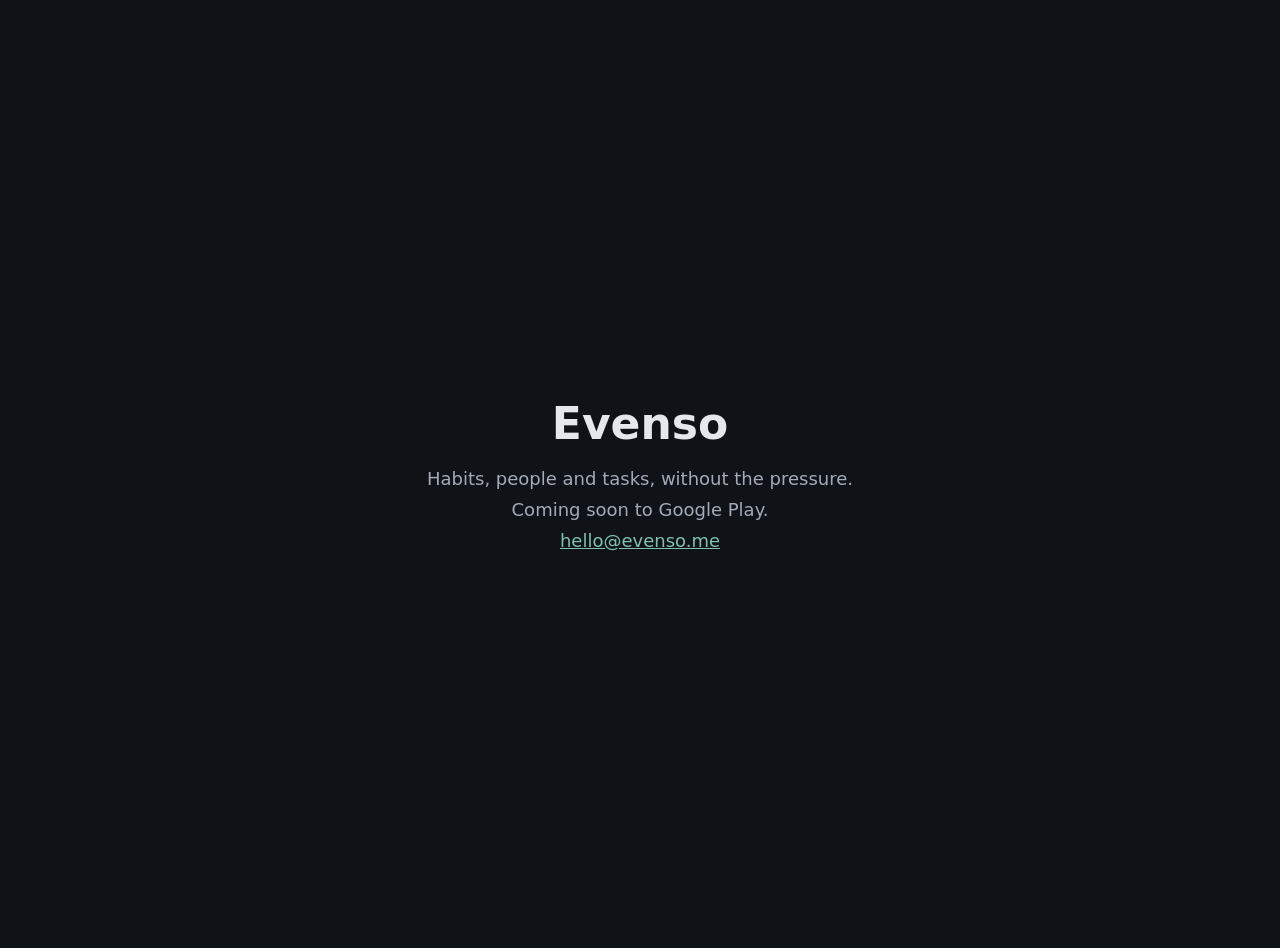
==== index.html @ 8b3cd82c "Placeholder page and custom domain" ====
<!doctype html>
<html lang="en"><head><meta charset="utf-8"><meta name="viewport" content="width=device-width,initial-scale=1">
<title>Evenso</title>
<style>body{margin:0;min-height:100vh;display:grid;place-items:center;background:#0F1318;color:#E4E7EB;font:18px/1.5 system-ui,sans-serif;text-align:center;padding:24px}h1{font-size:44px;margin:0 0 8px}p{color:#A3ABB7;margin:4px}a{color:#7FC0B1}</style></head>
<body><main><h1>Evenso</h1><p>Habits, people and tasks, without the pressure.</p><p>Coming soon to Google Play.</p><p><a href="mailto:hello@evenso.me">hello@evenso.me</a></p></main></body></html>
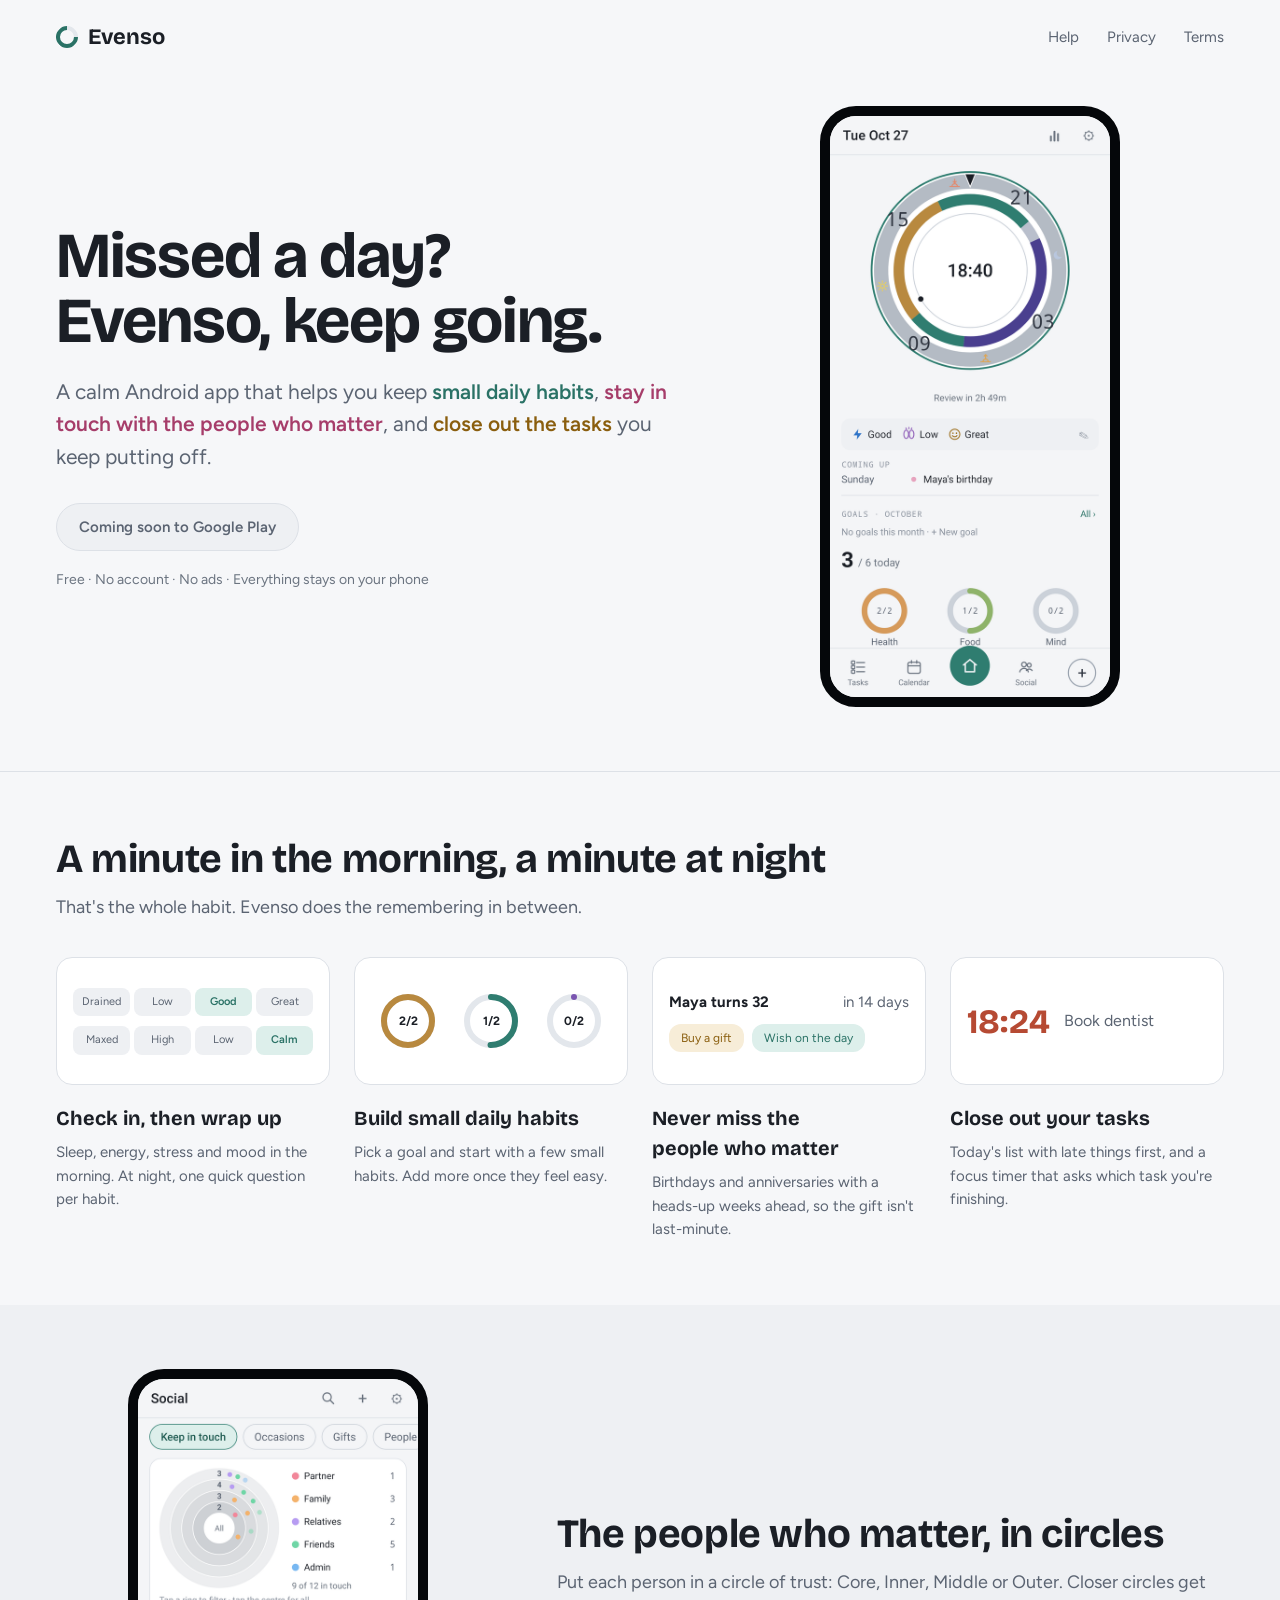
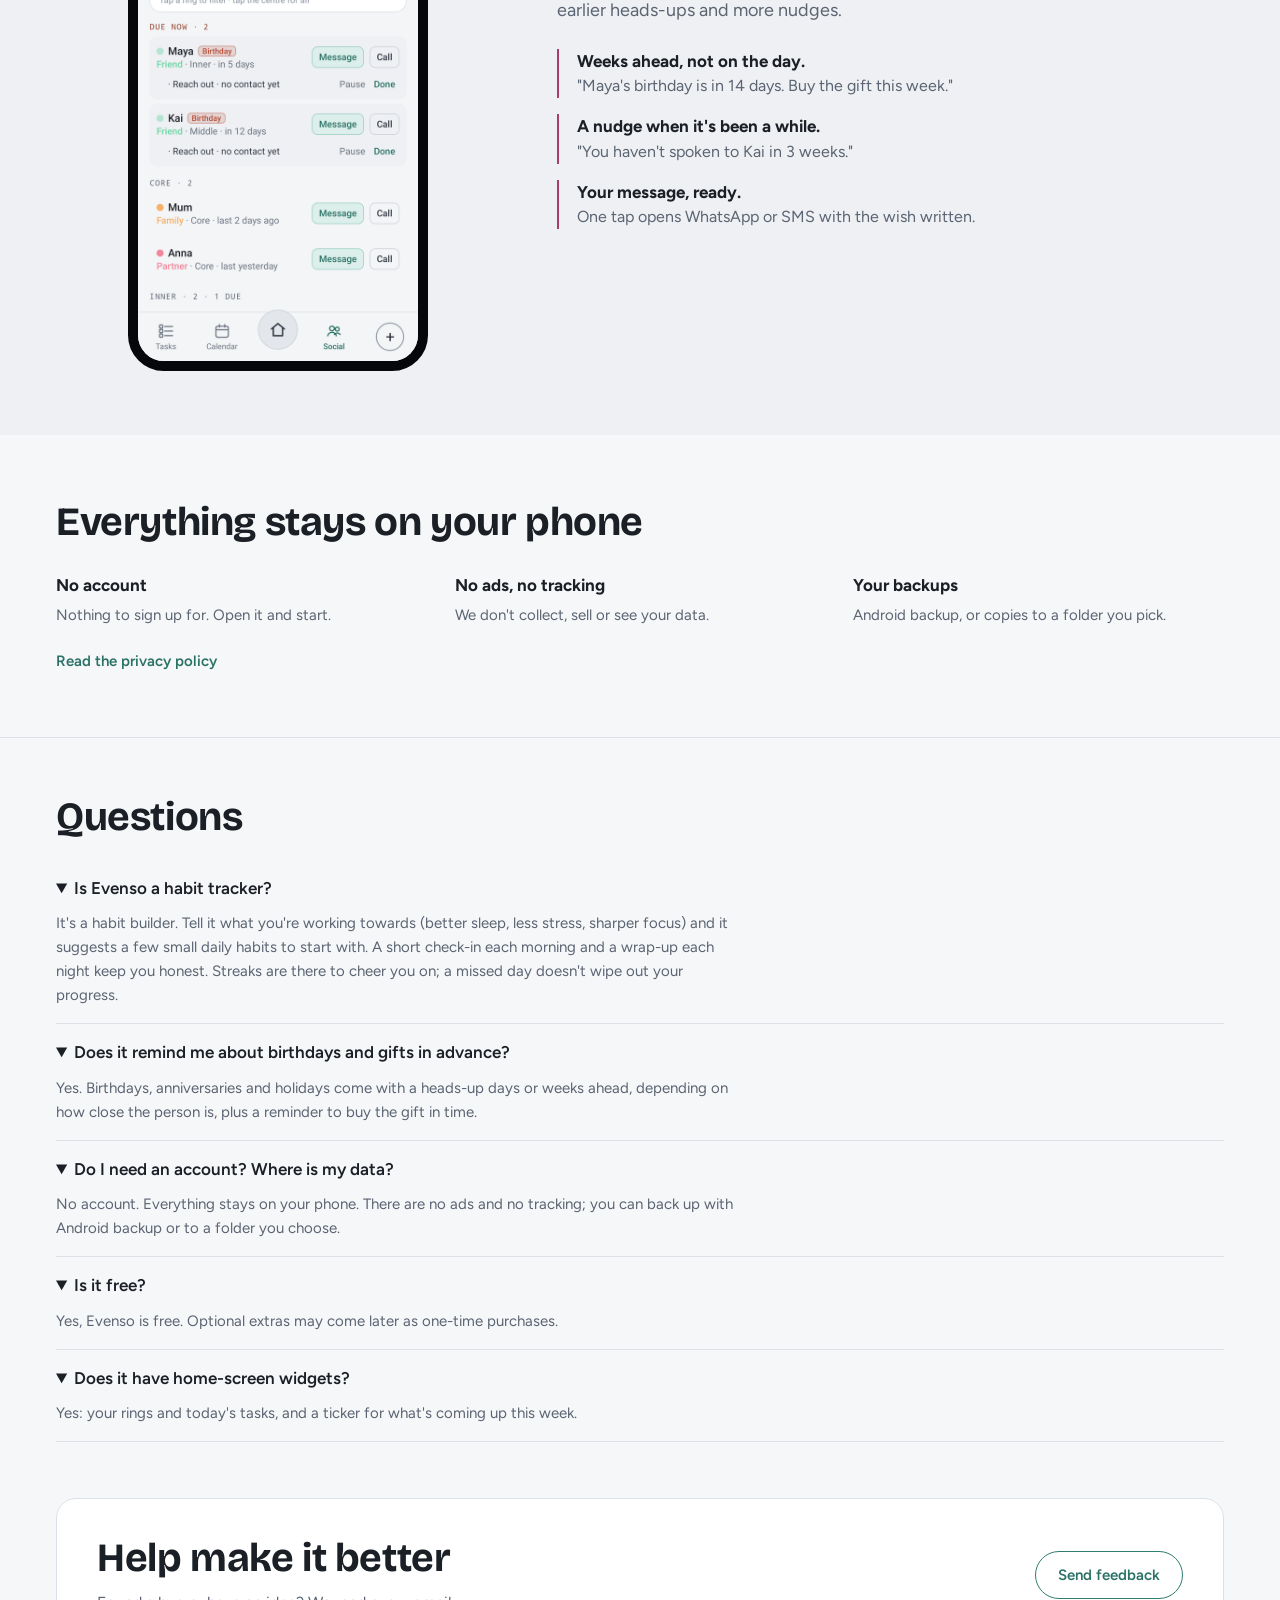
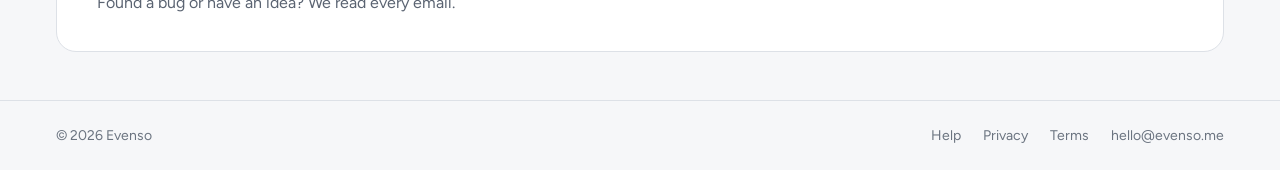
==== commit 016aca0f: "Launch site: home, help, privacy, terms Co-Authored-By: Claude Opus 5.5 <noreply@anthropic.com> Clau" ====
--- a/index.html
+++ b/index.html
@@ -1,5 +1,105 @@
 <!doctype html>
-<html lang="en"><head><meta charset="utf-8"><meta name="viewport" content="width=device-width,initial-scale=1">
-<title>Evenso</title>
-<style>body{margin:0;min-height:100vh;display:grid;place-items:center;background:#0F1318;color:#E4E7EB;font:18px/1.5 system-ui,sans-serif;text-align:center;padding:24px}h1{font-size:44px;margin:0 0 8px}p{color:#A3ABB7;margin:4px}a{color:#7FC0B1}</style></head>
-<body><main><h1>Evenso</h1><p>Habits, people and tasks, without the pressure.</p><p>Coming soon to Google Play.</p><p><a href="mailto:hello@evenso.me">hello@evenso.me</a></p></main></body></html>
+<html lang="en">
+<head>
+<meta charset="utf-8">
+<meta name="viewport" content="width=device-width,initial-scale=1">
+<title>Evenso · a calm habit builder for Android</title>
+<meta name="description" content="Evenso is a calm habit builder for Android: a daily check-in, small daily habits, birthday and gift reminders so you keep in touch with the people who matter, and tasks to close out. Private, no account, everything stays on your phone.">
+<link rel="canonical" href="https://evenso.me/">
+<meta name="theme-color" content="#0F1318" media="(prefers-color-scheme: dark)">
+<meta name="theme-color" content="#F6F7F9" media="(prefers-color-scheme: light)">
+<meta property="og:type" content="website">
+<meta property="og:title" content="Evenso · Missed a day? Evenso, keep going.">
+<meta property="og:description" content="A calm Android app for small daily habits, the people who matter, and the tasks you keep putting off. No account, no ads, everything stays on your phone.">
+<meta property="og:url" content="https://evenso.me/">
+<meta property="og:image" content="https://evenso.me/img/home-dark.png">
+<link rel="icon" href="/favicon.svg" type="image/svg+xml">
+<link rel="preconnect" href="https://fonts.googleapis.com">
+<link rel="preconnect" href="https://fonts.gstatic.com" crossorigin>
+<link rel="stylesheet" href="https://fonts.googleapis.com/css2?family=Bricolage+Grotesque:wght@600;700&family=Figtree:wght@400;500;600;700&display=swap">
+<link rel="stylesheet" href="/style.css">
+<script type="application/ld+json">
+{"@context":"https://schema.org","@type":"SoftwareApplication","name":"Evenso","operatingSystem":"Android","applicationCategory":"LifestyleApplication","url":"https://evenso.me/","description":"A calm habit builder with a daily check-in, small daily habits, birthday and gift reminders, keep-in-touch nudges and tasks. Private, no account.","offers":{"@type":"Offer","price":"0","priceCurrency":"USD"}}
+</script>
+</head>
+<body>
+<div class="wrap">
+<header class="nav"><a class="brand" href="/"><span class="mark" aria-hidden="true"></span>Evenso</a>
+<nav aria-label="Main"><a href="/help/">Help</a><a href="/privacy/">Privacy</a><a href="/terms/">Terms</a></nav></header>
+<main>
+<section class="hero">
+<div>
+<h1>Missed a day? <span class="nb">Evenso, keep going.</span></h1>
+<p class="lede">A calm Android app that helps you keep <mark class="k1">small daily habits</mark>, <mark class="k2">stay in touch with the people who matter</mark>, and <mark class="k3">close out the tasks</mark> you keep putting off.</p>
+<div class="ctas"><span class="btn soon">Coming soon to Google Play</span></div>
+<p class="fine">Free · No account · No ads · Everything stays on your phone</p>
+</div>
+<div class="shotbox"><picture>
+<source srcset="/img/home-light.png" media="(prefers-color-scheme: light)">
+<img class="shot" src="/img/home-dark.png" width="600" height="1246" alt="Evenso home screen: the day clock, how you feel, what is coming up and your habit rings">
+</picture></div>
+</section>
+
+<section class="day">
+<h2>A minute in the morning, a minute at night</h2>
+<p class="sub">That's the whole habit. Evenso does the remembering in between.</p>
+<div class="feats" id="feats">
+<article class="feat"><div class="fv" aria-hidden="true"><div class="scale"><span>Drained</span><span>Low</span><span class="on">Good</span><span>Great</span></div><div class="scale"><span>Maxed</span><span>High</span><span>Low</span><span class="on">Calm</span></div></div>
+<h3>Check in, then wrap up</h3><p>Sleep, energy, stress and mood in the morning. At night, one quick question per habit.</p></article>
+<article class="feat"><div class="fv rings">
+<svg width="58" height="58" viewBox="0 0 58 58" role="img" aria-label="Food 2 of 2"><circle cx="29" cy="29" r="24" fill="none" stroke="var(--track)" stroke-width="6"/><circle cx="29" cy="29" r="24" fill="none" stroke="var(--r2)" stroke-width="6" stroke-linecap="round" stroke-dasharray="150.8 150.8" transform="rotate(-90 29 29)"/><text x="29" y="33" text-anchor="middle" font-size="12" font-weight="700" fill="var(--text)">2/2</text></svg>
+<svg width="58" height="58" viewBox="0 0 58 58" role="img" aria-label="Health 1 of 2"><circle cx="29" cy="29" r="24" fill="none" stroke="var(--track)" stroke-width="6"/><circle cx="29" cy="29" r="24" fill="none" stroke="var(--r1)" stroke-width="6" stroke-linecap="round" stroke-dasharray="75.4 150.8" transform="rotate(-90 29 29)"/><text x="29" y="33" text-anchor="middle" font-size="12" font-weight="700" fill="var(--text)">1/2</text></svg>
+<svg width="58" height="58" viewBox="0 0 58 58" role="img" aria-label="Mind 0 of 2"><circle cx="29" cy="29" r="24" fill="none" stroke="var(--track)" stroke-width="6"/><circle cx="29" cy="29" r="24" fill="none" stroke="var(--r3)" stroke-width="6" stroke-linecap="round" stroke-dasharray="0 150.8" transform="rotate(-90 29 29)"/><text x="29" y="33" text-anchor="middle" font-size="12" font-weight="700" fill="var(--text)">0/2</text></svg>
+</div>
+<h3>Build small daily habits</h3><p>Pick a goal and start with a few small habits. Add more once they feel easy.</p></article>
+<article class="feat"><div class="fv" aria-hidden="true"><div class="person"><b>Maya turns 32</b><span>in 14 days</span></div><div class="pills"><span class="pill gold">Buy a gift</span><span class="pill on">Wish on the day</span></div></div>
+<h3>Never miss the people who matter</h3><p>Birthdays and anniversaries with a heads-up weeks ahead, so the gift isn't last-minute.</p></article>
+<article class="feat"><div class="fv" aria-hidden="true"><div class="timer"><b>18:24</b><span>Book dentist</span></div></div>
+<h3>Close out your tasks</h3><p>Today's list with late things first, and a focus timer that asks which task you're finishing.</p></article>
+</div>
+<div class="dots" aria-hidden="true"><i class="on"></i><i></i><i></i><i></i></div>
+</section>
+
+<section class="ppl">
+<div class="shotbox"><picture>
+<source srcset="/img/people-light.png" media="(prefers-color-scheme: light)">
+<img class="shot" src="/img/people-dark.png" width="600" height="1246" loading="lazy" alt="Evenso Keep in touch screen: circles of trust and who to reach out to">
+</picture></div>
+<div>
+<h2>The people who matter, in circles</h2>
+<p class="sub2">Put each person in a circle of trust: Core, Inner, Middle or Outer. Closer circles get earlier heads-ups and more nudges.</p>
+<ul class="plist">
+<li><b>Weeks ahead, not on the day.</b> "Maya's birthday is in 14 days. Buy the gift this week."</li>
+<li><b>A nudge when it's been a while.</b> "You haven't spoken to Kai in 3 weeks."</li>
+<li><b>Your message, ready.</b> One tap opens WhatsApp or SMS with the wish written.</li>
+</ul></div>
+</section>
+
+<section class="priv">
+<h2>Everything stays on your phone</h2>
+<div class="pts"><div><b>No account</b><p>Nothing to sign up for. Open it and start.</p></div><div><b>No ads, no tracking</b><p>We don't collect, sell or see your data.</p></div><div><b>Your backups</b><p>Android backup, or copies to a folder you pick.</p></div></div>
+<a class="more" href="/privacy/">Read the privacy policy</a>
+</section>
+
+<section class="faq"><h2>Questions</h2>
+<details class="q" open><summary>Is Evenso a habit tracker?</summary><p>It's a habit builder. Tell it what you're working towards (better sleep, less stress, sharper focus) and it suggests a few small daily habits to start with. A short check-in each morning and a wrap-up each night keep you honest. Streaks are there to cheer you on; a missed day doesn't wipe out your progress.</p></details>
+<details class="q" open><summary>Does it remind me about birthdays and gifts in advance?</summary><p>Yes. Birthdays, anniversaries and holidays come with a heads-up days or weeks ahead, depending on how close the person is, plus a reminder to buy the gift in time.</p></details>
+<details class="q" open><summary>Do I need an account? Where is my data?</summary><p>No account. Everything stays on your phone. There are no ads and no tracking; you can back up with Android backup or to a folder you choose.</p></details>
+<details class="q" open><summary>Is it free?</summary><p>Yes, Evenso is free. Optional extras may come later as one-time purchases.</p></details>
+<details class="q" open><summary>Does it have home-screen widgets?</summary><p>Yes: your rings and today's tasks, and a ticker for what's coming up this week.</p></details>
+</section>
+
+<section class="sup">
+<div><h2>Help make it better</h2><p>Found a bug or have an idea? We read every email.</p></div>
+<div><a class="btn ghost" href="mailto:hello@evenso.me?subject=Evenso%20feedback">Send feedback</a></div>
+</section>
+</main>
+<footer class="foot"><span>© 2026 Evenso</span><nav aria-label="Footer"><a href="/help/">Help</a><a href="/privacy/">Privacy</a><a href="/terms/">Terms</a><a href="mailto:hello@evenso.me">hello@evenso.me</a></nav></footer>
+</div>
+<script>
+(function(){var f=document.getElementById('feats'),d=document.querySelectorAll('.dots i');if(!f||!d.length)return;
+f.addEventListener('scroll',function(){var w=f.firstElementChild.getBoundingClientRect().width+16,i=Math.round(f.scrollLeft/w);
+for(var k=0;k<d.length;k++)d[k].className=k===i?'on':'';},{passive:true});})();
+</script>
+</body>
+</html>
--- a/style.css
+++ b/style.css
@@ -0,0 +1,92 @@
+:root{--bg:#0F1318;--surf:#141920;--surf2:#1A2029;--line:#252C36;--text:#E4E7EB;--muted:#A3ABB7;--faint:#8C95A3;--teal:#7FC0B1;--tealf:#3F8C7F;--tealbg:#16302B;--gold:#E0B062;--goldbg:#2B2617;--coral:#E39A86;--rose:#E7A3BE;--track:#2A313C;--r1:#5FB3A2;--r2:#E0B062;--r3:#B79AE0;color-scheme:dark}
+@media (prefers-color-scheme:light){:root{--bg:#F6F7F9;--surf:#FFFFFF;--surf2:#EEF0F3;--line:#DDE1E7;--text:#1B1F26;--muted:#5B6472;--faint:#6B7480;--teal:#2A7266;--tealf:#2F7D70;--tealbg:#DDEFEB;--gold:#8A5E0E;--goldbg:#F7EDD8;--coral:#B64A33;--rose:#A63D6A;--track:#E3E7EC;--r1:#2F7D70;--r2:#B8893F;--r3:#7A55B0;color-scheme:light}}
+*{box-sizing:border-box}
+html{-webkit-text-size-adjust:100%}
+body{margin:0;background:var(--bg);color:var(--text);font:16px/1.5 Figtree,system-ui,-apple-system,"Segoe UI",sans-serif}
+a{color:inherit;text-decoration:none}
+a:focus-visible,summary:focus-visible{outline:2px solid var(--teal);outline-offset:3px;border-radius:6px}
+h1,h2,h3{font-family:"Bricolage Grotesque",Figtree,sans-serif;margin:0;text-wrap:balance}
+.wrap{max-width:1280px;margin:0 auto}
+.nav{display:flex;justify-content:space-between;align-items:center;gap:16px;padding:24px 56px}
+.brand{display:flex;align-items:center;gap:10px;font:700 22px "Bricolage Grotesque",sans-serif}
+.mark{width:22px;height:22px;border-radius:50%;border:4px solid var(--teal);border-right-color:var(--track);transform:rotate(-45deg);flex:none}
+.nav nav,.foot nav{display:flex;flex-wrap:wrap;gap:28px;font-size:15px;color:var(--muted)}
+.nav nav a:hover,.foot a:hover{color:var(--text)}
+.hero{display:grid;grid-template-columns:1.1fr .9fr;gap:40px;align-items:center;padding:32px 56px 64px}
+.hero h1{font-size:64px;line-height:1.02;letter-spacing:-.02em}
+.nb{white-space:nowrap}
+.lede{font-size:21px;line-height:1.55;color:var(--muted);margin:22px 0 30px;max-width:30em}
+mark{background:none;font-weight:600;color:var(--text)}
+mark.k1{color:var(--teal)}mark.k2{color:var(--rose)}mark.k3{color:var(--gold)}
+.btn{display:inline-flex;align-items:center;justify-content:center;min-height:48px;padding:0 22px;border-radius:24px;font-weight:600;font-size:15px}
+.soon{background:var(--surf2);color:var(--muted);border:1px solid var(--line)}
+.ghost{border:1px solid var(--tealf);color:var(--teal)}
+.ghost:hover{background:var(--tealbg)}
+.fine{font-size:14px;color:var(--faint);margin:18px 0 0}
+.shotbox{display:flex;justify-content:center}
+.shot{width:300px;max-width:70vw;height:auto;border-radius:36px;border:10px solid #05070A;display:block;background:#05070A}
+.day{padding:64px 56px;border-top:1px solid var(--line)}
+h2{font-size:40px;letter-spacing:-.01em;line-height:1.15}
+.sub{color:var(--muted);font-size:18px;margin:12px 0 36px}
+.feats{display:grid;grid-template-columns:repeat(4,1fr);gap:24px}
+.feat h3{font-size:20px;margin:18px 0 8px}.feat p{color:var(--muted);font-size:15px;line-height:1.55;margin:0}
+.fv{height:128px;border-radius:16px;background:var(--surf);border:1px solid var(--line);display:flex;flex-direction:column;justify-content:center;gap:10px;padding:0 16px}
+.fv.rings{flex-direction:row;justify-content:space-around;align-items:center}
+.scale{display:flex;gap:4px}.scale span{flex:1;text-align:center;font-size:11px;padding:6px 0;border-radius:8px;background:var(--surf2);color:var(--muted)}
+.scale span.on{background:var(--tealbg);color:var(--teal);font-weight:600}
+.person{display:flex;justify-content:space-between;gap:8px;font-size:15px}.person span{color:var(--muted)}
+.pills{display:flex;gap:8px;flex-wrap:wrap}.pill{font-size:12px;padding:5px 12px;border-radius:12px}
+.pill.on{background:var(--tealbg);color:var(--teal)}.pill.gold{background:var(--goldbg);color:var(--gold)}
+.timer{display:flex;align-items:center;gap:14px}.timer b{font:700 34px "Bricolage Grotesque",sans-serif;color:var(--coral)}.timer span{color:var(--muted)}
+.dots{display:none}
+.ppl{display:grid;grid-template-columns:.8fr 1.2fr;gap:56px;align-items:center;padding:64px 56px;background:var(--surf2)}
+.sub2{color:var(--muted);font-size:18px;line-height:1.55;margin:12px 0 24px}
+.plist{list-style:none;padding:0;margin:0;display:flex;flex-direction:column;gap:16px}
+.plist li{font-size:16px;color:var(--muted);line-height:1.5;padding-left:18px;border-left:2px solid var(--rose)}
+.plist b{color:var(--text);display:block;font-size:17px}
+.priv{padding:64px 56px}
+.pts{display:grid;grid-template-columns:repeat(3,1fr);gap:28px;margin:28px 0 22px}
+.pts b{font-size:17px}.pts p{color:var(--muted);font-size:15px;margin:6px 0 0;line-height:1.5}
+.more{color:var(--teal);font-weight:600;font-size:15px}
+.faq{padding:56px 56px 48px;border-top:1px solid var(--line)}
+.faq h2{margin-bottom:20px}
+.q{border-bottom:1px solid var(--line);padding:16px 0}
+.q summary{font-weight:600;font-size:17px;cursor:pointer}
+.q p{color:var(--muted);font-size:15px;line-height:1.6;margin:10px 0 0;max-width:46em}
+.sup{display:flex;justify-content:space-between;align-items:center;gap:32px;margin:8px 56px 48px;padding:36px 40px;border-radius:20px;background:var(--surf);border:1px solid var(--line)}
+.sup p{color:var(--muted);font-size:16px;margin:10px 0 0}
+.foot{display:flex;justify-content:space-between;gap:16px;padding:24px 56px;border-top:1px solid var(--line);color:var(--faint);font-size:14px}
+.foot nav{gap:22px;font-size:14px;color:var(--faint)}
+/* Plain text pages: privacy, terms, help */
+.doc{max-width:46em;margin:0 auto;padding:24px 56px 64px}
+.doc h1{font-size:44px;letter-spacing:-.01em;margin:16px 0 8px}
+.doc .date{color:var(--faint);font-size:14px;margin:0 0 28px}
+.doc h2{font-size:24px;margin:36px 0 10px}
+.doc p,.doc li{color:var(--muted);font-size:17px;line-height:1.65}
+.doc strong{color:var(--text)}
+.doc ul{padding-left:22px}
+.doc a{color:var(--teal);text-decoration:underline;text-underline-offset:3px}
+.note{border:1px solid var(--coral);border-radius:14px;padding:14px 18px;margin:18px 0}
+.note p{margin:0}
+@media (max-width:900px){
+  .nav{padding:18px 20px}.nav nav{gap:16px;font-size:14px}
+  .hero{grid-template-columns:1fr;padding:12px 20px 40px;gap:28px}
+  .hero h1{font-size:34px;line-height:1.1}.lede{font-size:16.5px;margin:14px 0 18px}
+  mark,mark.k1,mark.k2,mark.k3{color:var(--text)}
+  .ctas .btn{width:100%}.fine{font-size:13px;margin-top:12px}
+  .shot{width:240px;border-width:8px;border-radius:30px}
+  .day{padding:40px 0 40px 20px}
+  h2{font-size:28px}.sub{font-size:16px;margin:10px 20px 22px 0}
+  .feats{display:flex;gap:16px;overflow-x:auto;scroll-snap-type:x mandatory;padding-right:20px;scrollbar-width:none}
+  .feats::-webkit-scrollbar{display:none}
+  .feat{flex:none;width:calc(100vw - 56px);max-width:360px;scroll-snap-align:start}
+  .dots{display:flex;gap:6px;justify-content:center;margin:18px 20px 0 0}
+  .dots i{width:7px;height:7px;border-radius:50%;background:var(--line)}.dots i.on{background:var(--teal)}
+  .ppl{grid-template-columns:1fr;padding:40px 20px;gap:28px}
+  .sub2{font-size:16px}
+  .priv{padding:40px 20px}.pts{grid-template-columns:1fr;gap:16px}
+  .faq{padding:40px 20px 24px}.q summary{font-size:16px}
+  .sup{flex-direction:column;align-items:stretch;margin:8px 20px 32px;padding:26px 22px}.sup .btn{width:100%}
+  .foot{flex-direction:column;gap:12px;padding:22px 20px}.foot nav{gap:14px}
+  .doc{padding:8px 20px 48px}.doc h1{font-size:34px}.doc p,.doc li{font-size:16px}
+}
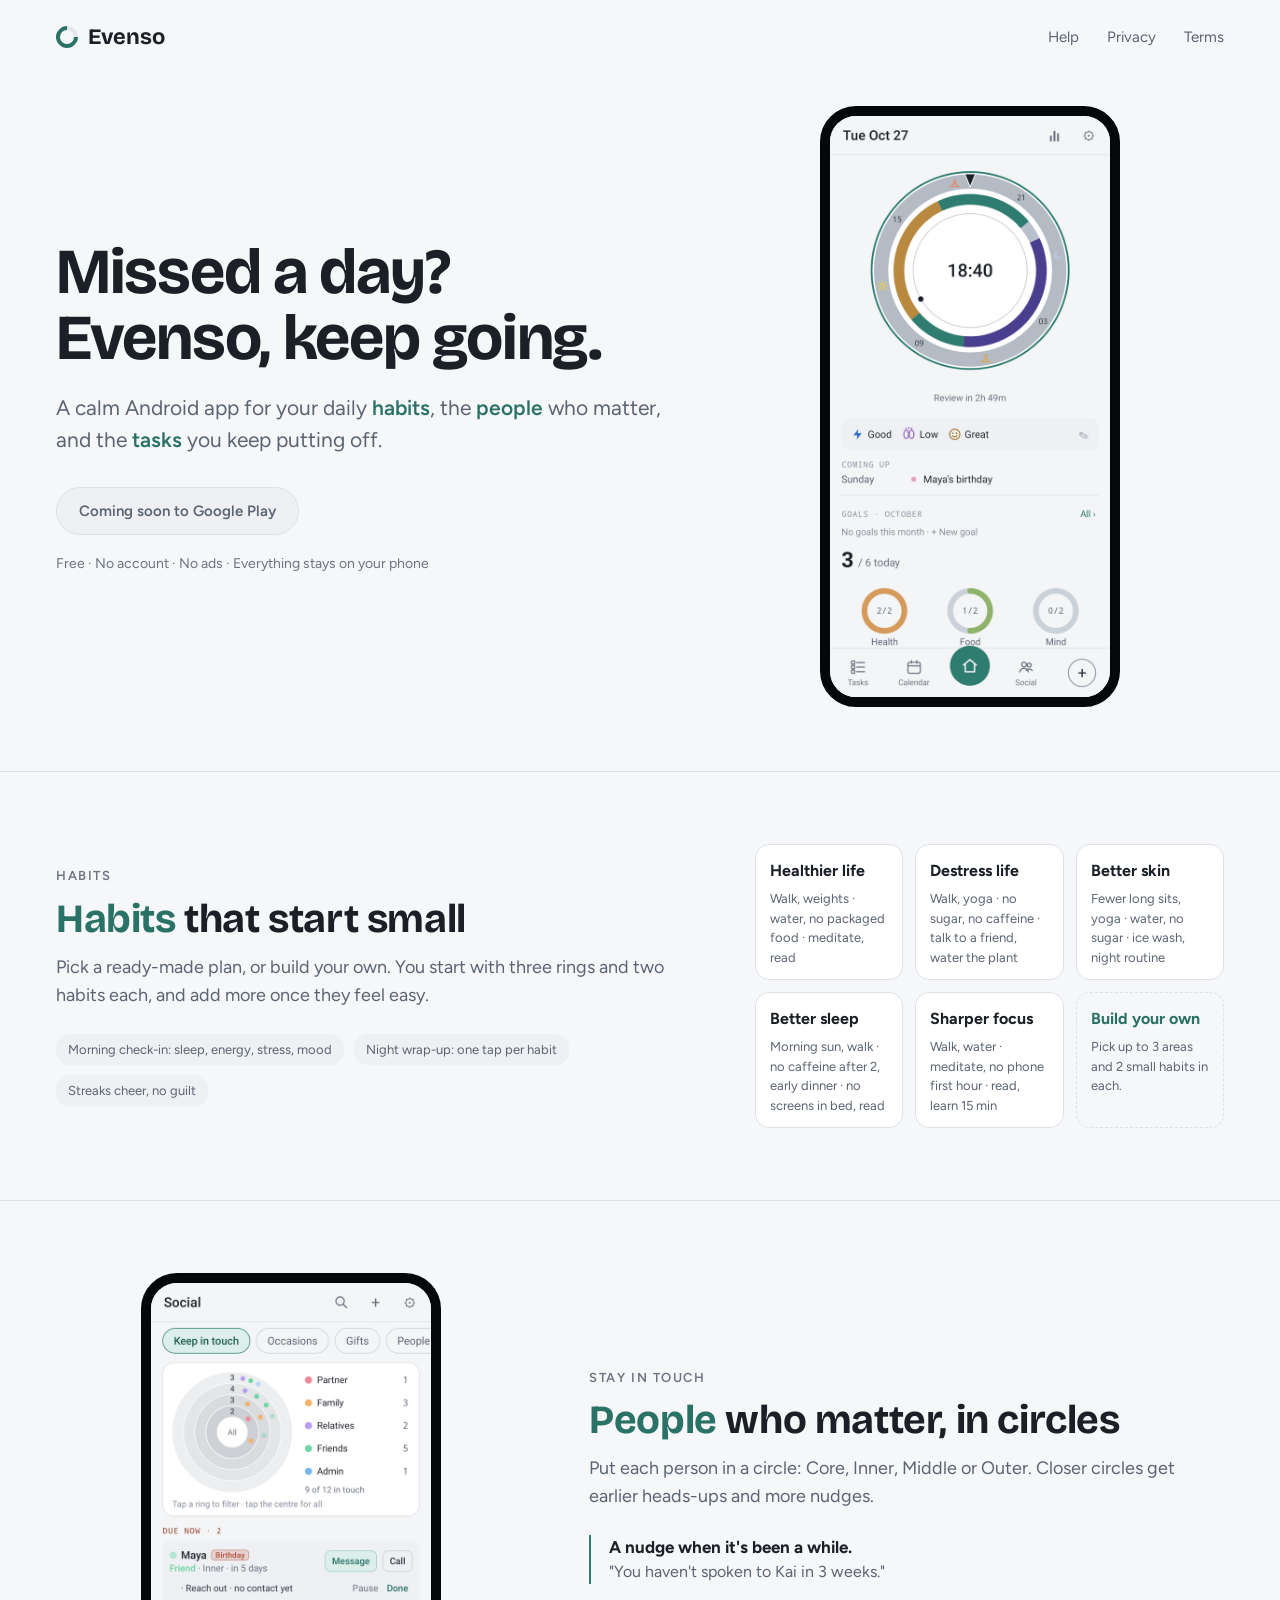
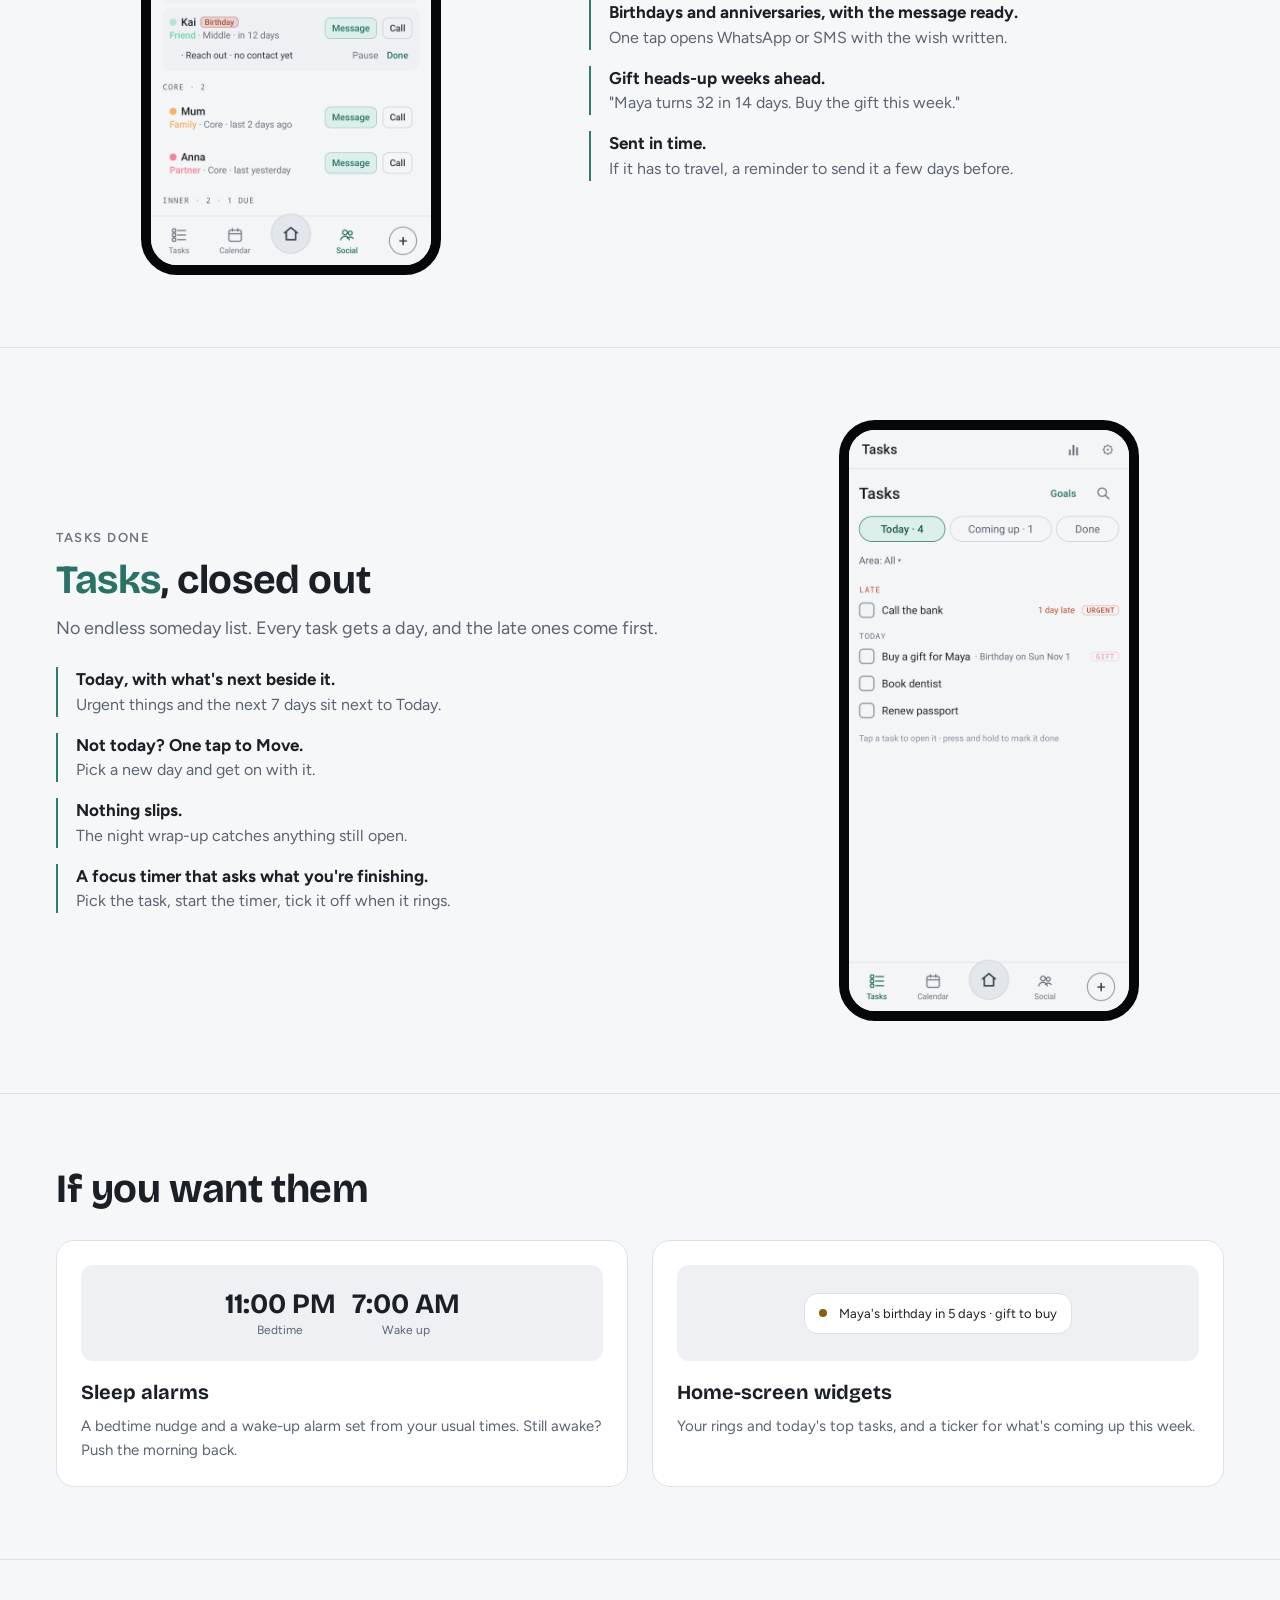
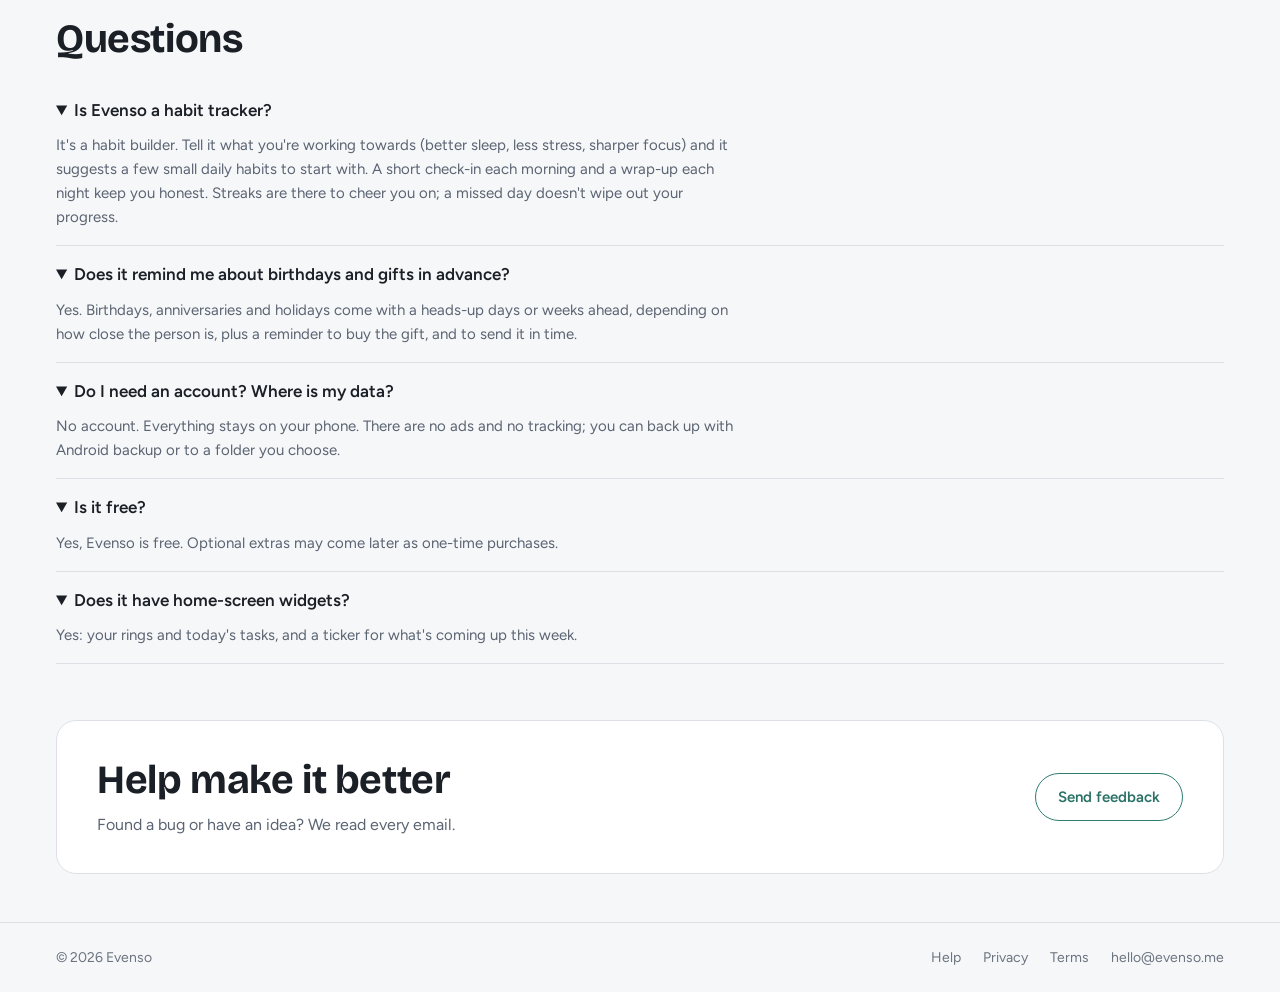
==== commit a877bd51: "Home page round 3: habits, people, tasks sections; new screenshots Co-Authored-By: Claude Opus 5.5 <" ====
--- a/index.html
+++ b/index.html
@@ -30,7 +30,7 @@
 <section class="hero">
 <div>
 <h1>Missed a day? <span class="nb">Evenso, keep going.</span></h1>
-<p class="lede">A calm Android app that helps you keep <mark class="k1">small daily habits</mark>, <mark class="k2">stay in touch with the people who matter</mark>, and <mark class="k3">close out the tasks</mark> you keep putting off.</p>
+<p class="lede">A calm Android app for your daily <mark class="k">habits</mark>, the <mark class="k">people</mark> who matter, and the <mark class="k">tasks</mark> you keep putting off.</p>
 <div class="ctas"><span class="btn soon">Coming soon to Google Play</span></div>
 <p class="fine">Free · No account · No ads · Everything stays on your phone</p>
 </div>
@@ -40,50 +40,64 @@
 </picture></div>
 </section>
 
-<section class="day">
-<h2>A minute in the morning, a minute at night</h2>
-<p class="sub">That's the whole habit. Evenso does the remembering in between.</p>
-<div class="feats" id="feats">
-<article class="feat"><div class="fv" aria-hidden="true"><div class="scale"><span>Drained</span><span>Low</span><span class="on">Good</span><span>Great</span></div><div class="scale"><span>Maxed</span><span>High</span><span>Low</span><span class="on">Calm</span></div></div>
-<h3>Check in, then wrap up</h3><p>Sleep, energy, stress and mood in the morning. At night, one quick question per habit.</p></article>
-<article class="feat"><div class="fv rings">
-<svg width="58" height="58" viewBox="0 0 58 58" role="img" aria-label="Food 2 of 2"><circle cx="29" cy="29" r="24" fill="none" stroke="var(--track)" stroke-width="6"/><circle cx="29" cy="29" r="24" fill="none" stroke="var(--r2)" stroke-width="6" stroke-linecap="round" stroke-dasharray="150.8 150.8" transform="rotate(-90 29 29)"/><text x="29" y="33" text-anchor="middle" font-size="12" font-weight="700" fill="var(--text)">2/2</text></svg>
-<svg width="58" height="58" viewBox="0 0 58 58" role="img" aria-label="Health 1 of 2"><circle cx="29" cy="29" r="24" fill="none" stroke="var(--track)" stroke-width="6"/><circle cx="29" cy="29" r="24" fill="none" stroke="var(--r1)" stroke-width="6" stroke-linecap="round" stroke-dasharray="75.4 150.8" transform="rotate(-90 29 29)"/><text x="29" y="33" text-anchor="middle" font-size="12" font-weight="700" fill="var(--text)">1/2</text></svg>
-<svg width="58" height="58" viewBox="0 0 58 58" role="img" aria-label="Mind 0 of 2"><circle cx="29" cy="29" r="24" fill="none" stroke="var(--track)" stroke-width="6"/><circle cx="29" cy="29" r="24" fill="none" stroke="var(--r3)" stroke-width="6" stroke-linecap="round" stroke-dasharray="0 150.8" transform="rotate(-90 29 29)"/><text x="29" y="33" text-anchor="middle" font-size="12" font-weight="700" fill="var(--text)">0/2</text></svg>
+<section class="sec">
+<div class="stext">
+<p class="kicker">Habits</p>
+<h2><span class="w">Habits</span> that start small</h2>
+<p class="sub2">Pick a ready-made plan, or build your own. You start with three rings and two habits each, and add more once they feel easy.</p>
+<div class="how"><span>Morning check-in: sleep, energy, stress, mood</span><span>Night wrap-up: one tap per habit</span><span>Streaks cheer, no guilt</span></div>
 </div>
-<h3>Build small daily habits</h3><p>Pick a goal and start with a few small habits. Add more once they feel easy.</p></article>
-<article class="feat"><div class="fv" aria-hidden="true"><div class="person"><b>Maya turns 32</b><span>in 14 days</span></div><div class="pills"><span class="pill gold">Buy a gift</span><span class="pill on">Wish on the day</span></div></div>
-<h3>Never miss the people who matter</h3><p>Birthdays and anniversaries with a heads-up weeks ahead, so the gift isn't last-minute.</p></article>
-<article class="feat"><div class="fv" aria-hidden="true"><div class="timer"><b>18:24</b><span>Book dentist</span></div></div>
-<h3>Close out your tasks</h3><p>Today's list with late things first, and a focus timer that asks which task you're finishing.</p></article>
-</div>
-<div class="dots" aria-hidden="true"><i class="on"></i><i></i><i></i><i></i></div>
+<div class="plans"><div class="plan"><b>Healthier life</b><p>Walk, weights · water, no packaged food · meditate, read</p></div><div class="plan"><b>Destress life</b><p>Walk, yoga · no sugar, no caffeine · talk to a friend, water the plant</p></div><div class="plan"><b>Better skin</b><p>Fewer long sits, yoga · water, no sugar · ice wash, night routine</p></div><div class="plan"><b>Better sleep</b><p>Morning sun, walk · no caffeine after 2, early dinner · no screens in bed, read</p></div><div class="plan"><b>Sharper focus</b><p>Walk, water · meditate, no phone first hour · read, learn 15 min</p></div><div class="plan own"><b>Build your own</b><p>Pick up to 3 areas and 2 small habits in each.</p></div></div>
 </section>
 
-<section class="ppl">
+<section class="sec flip">
+<div class="stext">
+<p class="kicker">Stay in touch</p>
+<h2><span class="w">People</span> who matter, in circles</h2>
+<p class="sub2">Put each person in a circle: Core, Inner, Middle or Outer. Closer circles get earlier heads-ups and more nudges.</p>
+<ul class="plist">
+<li><b>A nudge when it's been a while.</b> "You haven't spoken to Kai in 3 weeks."</li>
+<li><b>Birthdays and anniversaries, with the message ready.</b> One tap opens WhatsApp or SMS with the wish written.</li>
+<li><b>Gift heads-up weeks ahead.</b> "Maya turns 32 in 14 days. Buy the gift this week."</li>
+<li><b>Sent in time.</b> If it has to travel, a reminder to send it a few days before.</li>
+</ul></div>
 <div class="shotbox"><picture>
 <source srcset="/img/people-light.png" media="(prefers-color-scheme: light)">
-<img class="shot" src="/img/people-dark.png" width="600" height="1246" loading="lazy" alt="Evenso Keep in touch screen: circles of trust and who to reach out to">
+<img class="shot" src="/img/people-dark.png" width="600" height="1246" loading="lazy" alt="Evenso Keep in touch screen: circles and who to reach out to">
 </picture></div>
-<div>
-<h2>The people who matter, in circles</h2>
-<p class="sub2">Put each person in a circle of trust: Core, Inner, Middle or Outer. Closer circles get earlier heads-ups and more nudges.</p>
-<ul class="plist">
-<li><b>Weeks ahead, not on the day.</b> "Maya's birthday is in 14 days. Buy the gift this week."</li>
-<li><b>A nudge when it's been a while.</b> "You haven't spoken to Kai in 3 weeks."</li>
-<li><b>Your message, ready.</b> One tap opens WhatsApp or SMS with the wish written.</li>
-</ul></div>
 </section>
 
-<section class="priv">
-<h2>Everything stays on your phone</h2>
-<div class="pts"><div><b>No account</b><p>Nothing to sign up for. Open it and start.</p></div><div><b>No ads, no tracking</b><p>We don't collect, sell or see your data.</p></div><div><b>Your backups</b><p>Android backup, or copies to a folder you pick.</p></div></div>
-<a class="more" href="/privacy/">Read the privacy policy</a>
+<section class="sec">
+<div class="stext">
+<p class="kicker">Tasks done</p>
+<h2><span class="w">Tasks</span>, closed out</h2>
+<p class="sub2">No endless someday list. Every task gets a day, and the late ones come first.</p>
+<ul class="plist">
+<li><b>Today, with what's next beside it.</b> Urgent things and the next 7 days sit next to Today.</li>
+<li><b>Not today? One tap to Move.</b> Pick a new day and get on with it.</li>
+<li><b>Nothing slips.</b> The night wrap-up catches anything still open.</li>
+<li><b>A focus timer that asks what you're finishing.</b> Pick the task, start the timer, tick it off when it rings.</li>
+</ul></div>
+<div class="shotbox"><picture>
+<source srcset="/img/tasks-light.png" media="(prefers-color-scheme: light)">
+<img class="shot" src="/img/tasks-dark.png" width="600" height="1246" loading="lazy" alt="Evenso Tasks screen: late first, then today">
+</picture></div>
+</section>
+
+<section class="extras">
+<h2>If you want them</h2>
+<div class="xgrid" id="feats">
+<article class="x"><div class="xv" aria-hidden="true"><div class="alarm"><b>11:00 PM</b><span>Bedtime</span></div><div class="alarm"><b>7:00 AM</b><span>Wake up</span></div></div>
+<h3>Sleep alarms</h3><p>A bedtime nudge and a wake-up alarm set from your usual times. Still awake? Push the morning back.</p></article>
+<article class="x"><div class="xv" aria-hidden="true"><div class="wdg"><i></i>Maya's birthday in 5 days · gift to buy</div></div>
+<h3>Home-screen widgets</h3><p>Your rings and today's top tasks, and a ticker for what's coming up this week.</p></article>
+</div>
+<div class="dots" aria-hidden="true"><i class="on"></i><i></i></div>
 </section>
 
 <section class="faq"><h2>Questions</h2>
 <details class="q" open><summary>Is Evenso a habit tracker?</summary><p>It's a habit builder. Tell it what you're working towards (better sleep, less stress, sharper focus) and it suggests a few small daily habits to start with. A short check-in each morning and a wrap-up each night keep you honest. Streaks are there to cheer you on; a missed day doesn't wipe out your progress.</p></details>
-<details class="q" open><summary>Does it remind me about birthdays and gifts in advance?</summary><p>Yes. Birthdays, anniversaries and holidays come with a heads-up days or weeks ahead, depending on how close the person is, plus a reminder to buy the gift in time.</p></details>
+<details class="q" open><summary>Does it remind me about birthdays and gifts in advance?</summary><p>Yes. Birthdays, anniversaries and holidays come with a heads-up days or weeks ahead, depending on how close the person is, plus a reminder to buy the gift, and to send it in time.</p></details>
 <details class="q" open><summary>Do I need an account? Where is my data?</summary><p>No account. Everything stays on your phone. There are no ads and no tracking; you can back up with Android backup or to a folder you choose.</p></details>
 <details class="q" open><summary>Is it free?</summary><p>Yes, Evenso is free. Optional extras may come later as one-time purchases.</p></details>
 <details class="q" open><summary>Does it have home-screen widgets?</summary><p>Yes: your rings and today's tasks, and a ticker for what's coming up this week.</p></details>
--- a/style.css
+++ b/style.css
@@ -68,11 +68,37 @@
 .doc a{color:var(--teal);text-decoration:underline;text-underline-offset:3px}
 .note{border:1px solid var(--coral);border-radius:14px;padding:14px 18px;margin:18px 0}
 .note p{margin:0}
+mark.k{color:var(--teal);font-weight:600}
+.sec{display:grid;grid-template-columns:1.15fr .85fr;gap:64px;align-items:center;padding:72px 56px;border-top:1px solid var(--line)}
+.sec.flip{grid-template-columns:.85fr 1.15fr}.sec.flip .stext{order:2}
+.sec h2 .w{color:var(--teal)}
+.kicker{font-size:13px;font-weight:600;letter-spacing:.12em;text-transform:uppercase;color:var(--faint);margin:0 0 10px}
+.plans{display:grid;grid-template-columns:repeat(3,1fr);gap:12px}
+.plan{background:var(--surf);border:1px solid var(--line);border-radius:14px;padding:14px 14px 12px}
+.plan b{font-size:16px;display:block;margin-bottom:6px}.plan p{margin:0;font-size:13px;line-height:1.5;color:var(--muted)}
+.plan.own{border-style:dashed;background:transparent}.plan.own b{color:var(--teal)}
+.how{display:flex;gap:10px;flex-wrap:wrap;margin:22px 0 0}.how span{font-size:13px;padding:6px 12px;border-radius:14px;background:var(--surf2);color:var(--muted)}
+.sec .plist li{border-left-color:var(--tealf)}
+.extras{padding:72px 56px;border-top:1px solid var(--line)}
+.xgrid{display:grid;grid-template-columns:1fr 1fr;gap:24px;margin-top:28px}
+.x{background:var(--surf);border:1px solid var(--line);border-radius:18px;padding:24px}
+.x h3{font-size:20px;margin:16px 0 8px}.x p{color:var(--muted);font-size:15px;line-height:1.55;margin:0}
+.xv{height:96px;border-radius:12px;background:var(--surf2);display:flex;align-items:center;justify-content:center;gap:16px;padding:0 10px}
+.alarm{display:flex;flex-direction:column;align-items:center}.alarm b{font:700 28px "Bricolage Grotesque",sans-serif}.alarm span{font-size:12px;color:var(--muted)}
+.wdg{display:flex;align-items:center;gap:12px;background:var(--surf);border:1px solid var(--line);border-radius:14px;padding:10px 14px;font-size:13px}
+.wdg i{width:8px;height:8px;border-radius:50%;background:var(--gold);flex:none}
 @media (max-width:900px){
+  mark.k{color:var(--teal)}
+  .sec,.sec.flip{grid-template-columns:1fr;gap:24px;padding:40px 20px}.sec.flip .stext{order:0}
+  .plans{grid-template-columns:1fr 1fr;gap:10px}.plan{padding:12px}.plan b{font-size:15px}.plan p{font-size:12.5px}
+  .extras{padding:40px 0 40px 20px}
+  .xgrid{display:flex;gap:16px;overflow-x:auto;scroll-snap-type:x mandatory;padding-right:20px;scrollbar-width:none;margin-top:20px}
+  .xgrid::-webkit-scrollbar{display:none}
+  .x{flex:none;width:calc(100vw - 56px);max-width:360px;scroll-snap-align:start;padding:20px}
   .nav{padding:18px 20px}.nav nav{gap:16px;font-size:14px}
   .hero{grid-template-columns:1fr;padding:12px 20px 40px;gap:28px}
   .hero h1{font-size:34px;line-height:1.1}.lede{font-size:16.5px;margin:14px 0 18px}
-  mark,mark.k1,mark.k2,mark.k3{color:var(--text)}
+  mark.k1,mark.k2,mark.k3{color:var(--text)}
   .ctas .btn{width:100%}.fine{font-size:13px;margin-top:12px}
   .shot{width:240px;border-width:8px;border-radius:30px}
   .day{padding:40px 0 40px 20px}
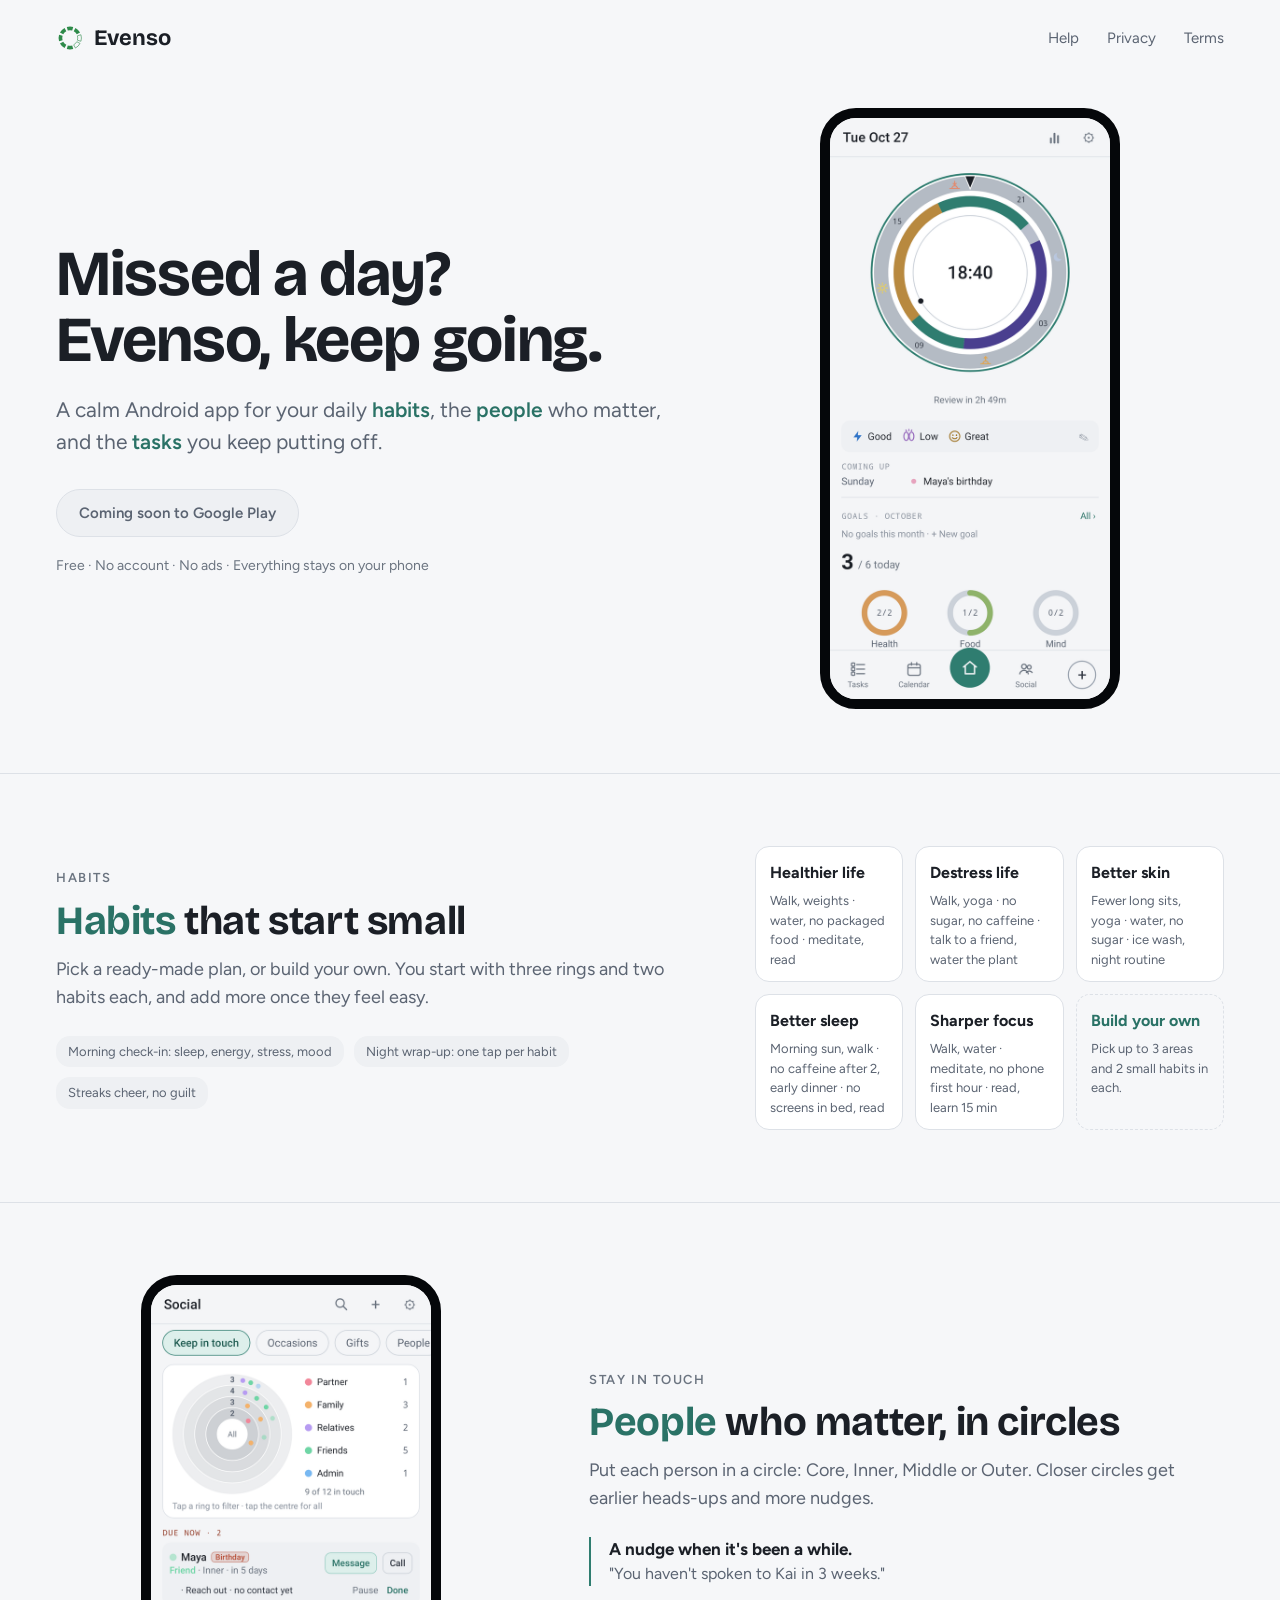
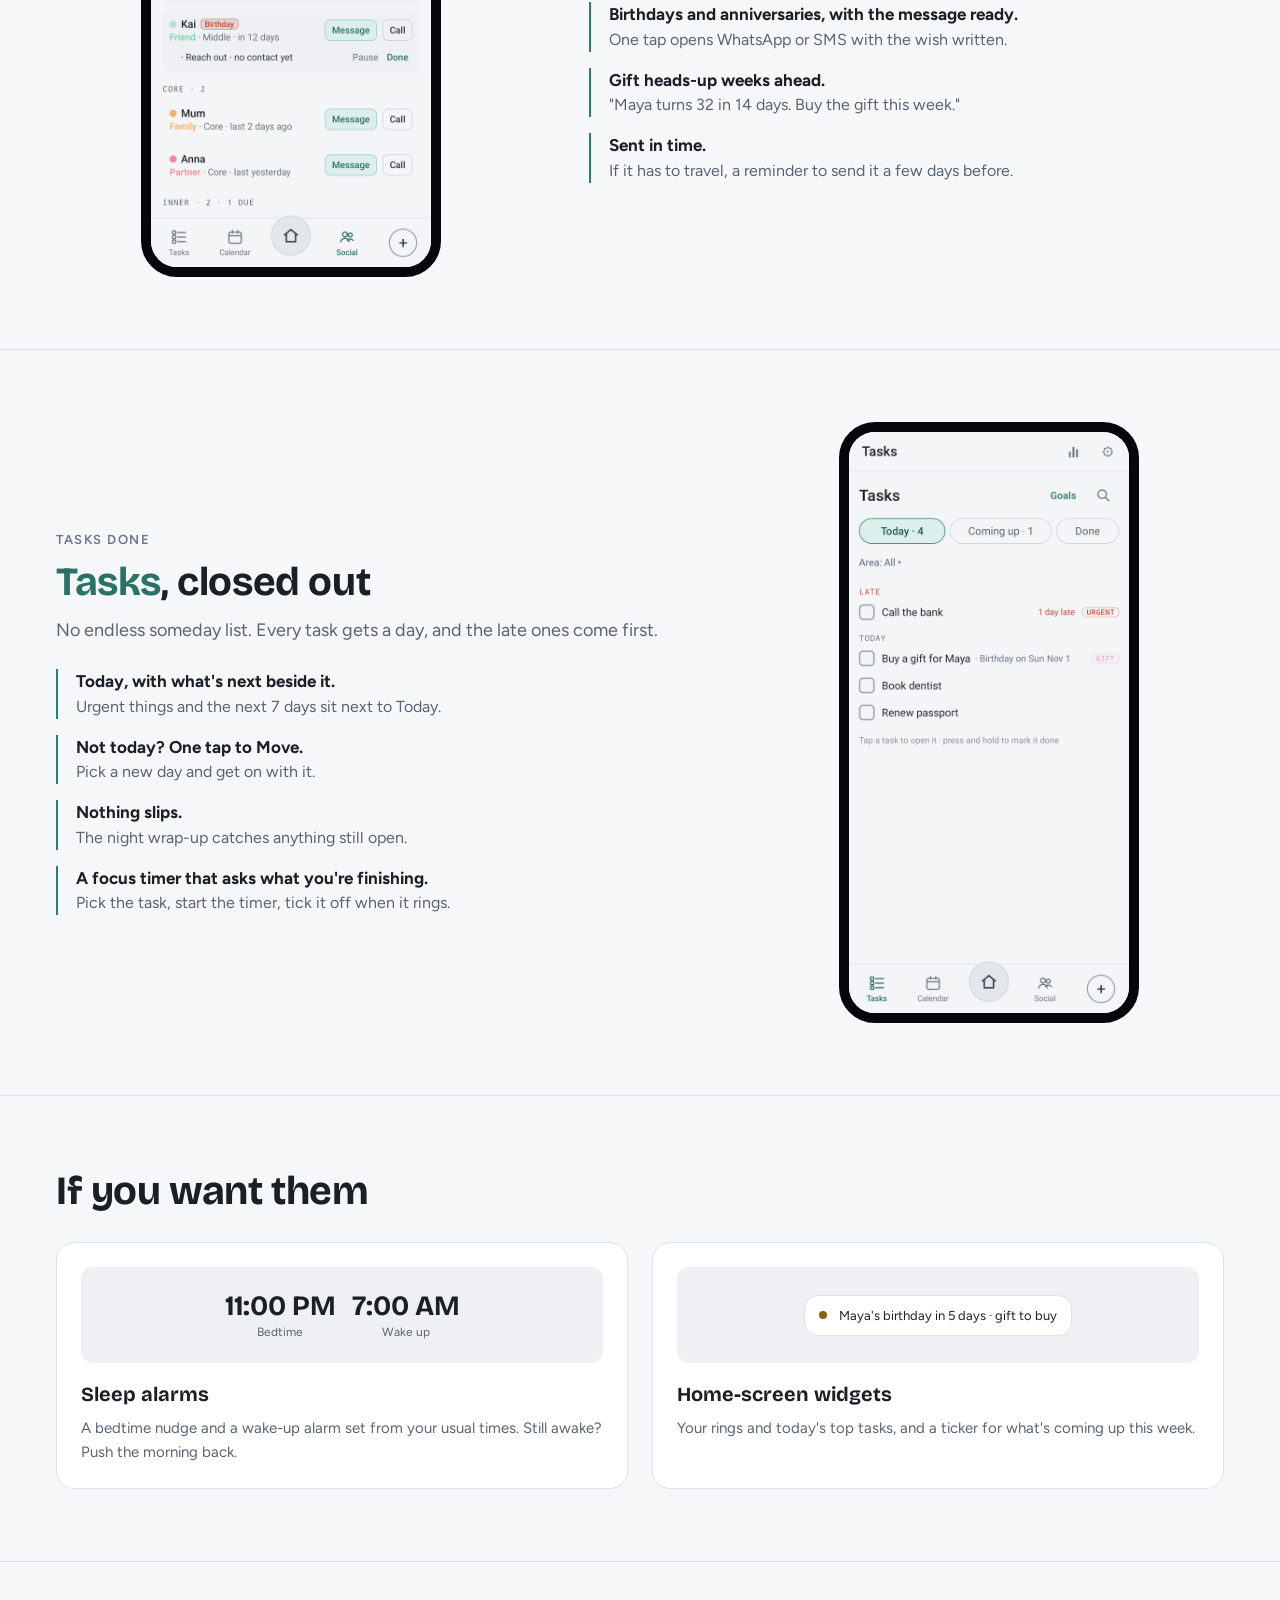
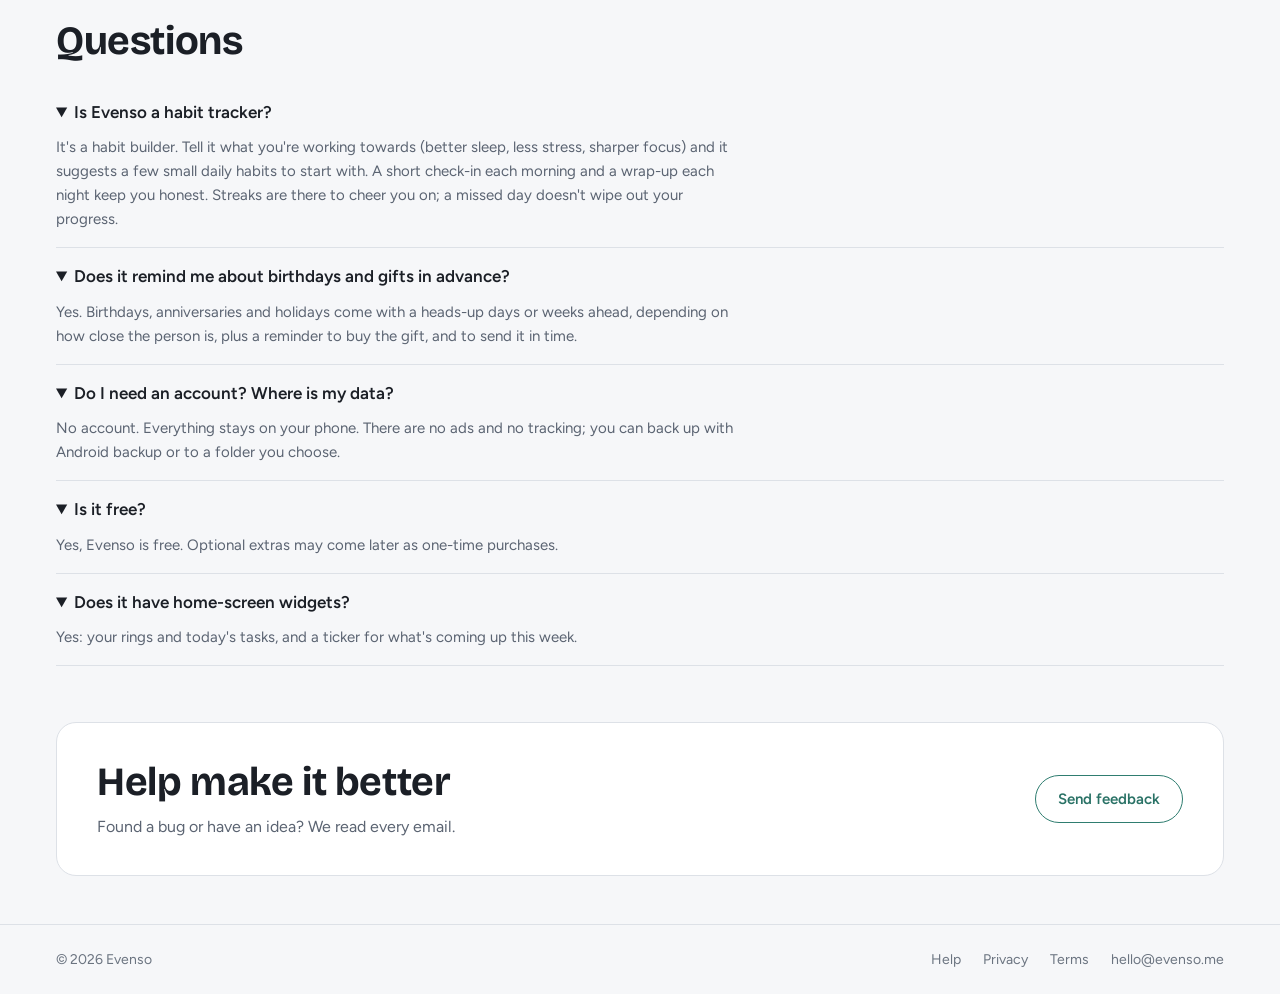
==== commit 1322aed5: "Evenso ring logo: header mark, favicon, touch icon, share picture Co-Authored-By: Claude Opus 5.5 <n" ====
--- a/index.html
+++ b/index.html
@@ -12,8 +12,9 @@
 <meta property="og:title" content="Evenso · Missed a day? Evenso, keep going.">
 <meta property="og:description" content="A calm Android app for small daily habits, the people who matter, and the tasks you keep putting off. No account, no ads, everything stays on your phone.">
 <meta property="og:url" content="https://evenso.me/">
-<meta property="og:image" content="https://evenso.me/img/home-dark.png">
+<meta property="og:image" content="https://evenso.me/img/feature.png">
 <link rel="icon" href="/favicon.svg" type="image/svg+xml">
+<link rel="apple-touch-icon" href="/img/icon-512.png">
 <link rel="preconnect" href="https://fonts.googleapis.com">
 <link rel="preconnect" href="https://fonts.gstatic.com" crossorigin>
 <link rel="stylesheet" href="https://fonts.googleapis.com/css2?family=Bricolage+Grotesque:wght@600;700&family=Figtree:wght@400;500;600;700&display=swap">
--- a/style.css
+++ b/style.css
@@ -9,7 +9,7 @@
 .wrap{max-width:1280px;margin:0 auto}
 .nav{display:flex;justify-content:space-between;align-items:center;gap:16px;padding:24px 56px}
 .brand{display:flex;align-items:center;gap:10px;font:700 22px "Bricolage Grotesque",sans-serif}
-.mark{width:22px;height:22px;border-radius:50%;border:4px solid var(--teal);border-right-color:var(--track);transform:rotate(-45deg);flex:none}
+.mark{width:28px;height:28px;background:url(/img/ring.svg) center/contain no-repeat;flex:none}
 .nav nav,.foot nav{display:flex;flex-wrap:wrap;gap:28px;font-size:15px;color:var(--muted)}
 .nav nav a:hover,.foot a:hover{color:var(--text)}
 .hero{display:grid;grid-template-columns:1.1fr .9fr;gap:40px;align-items:center;padding:32px 56px 64px}
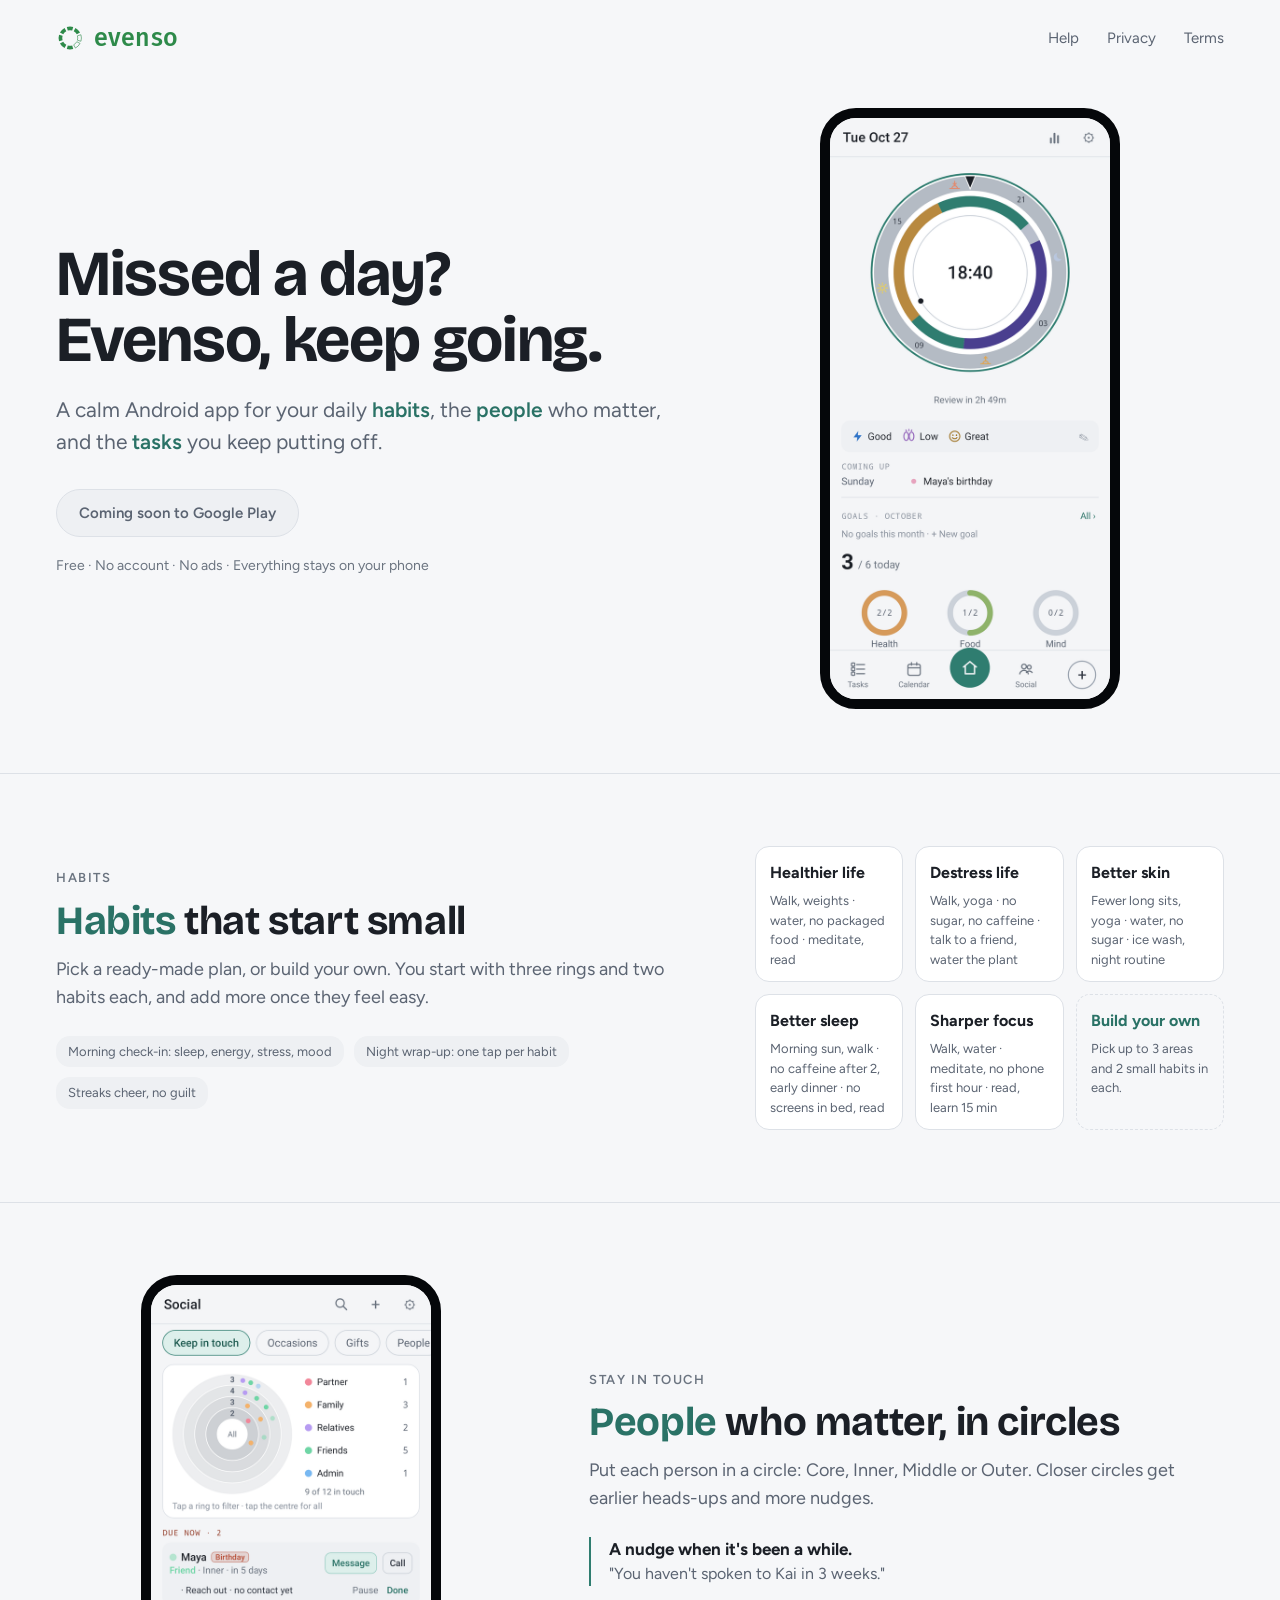
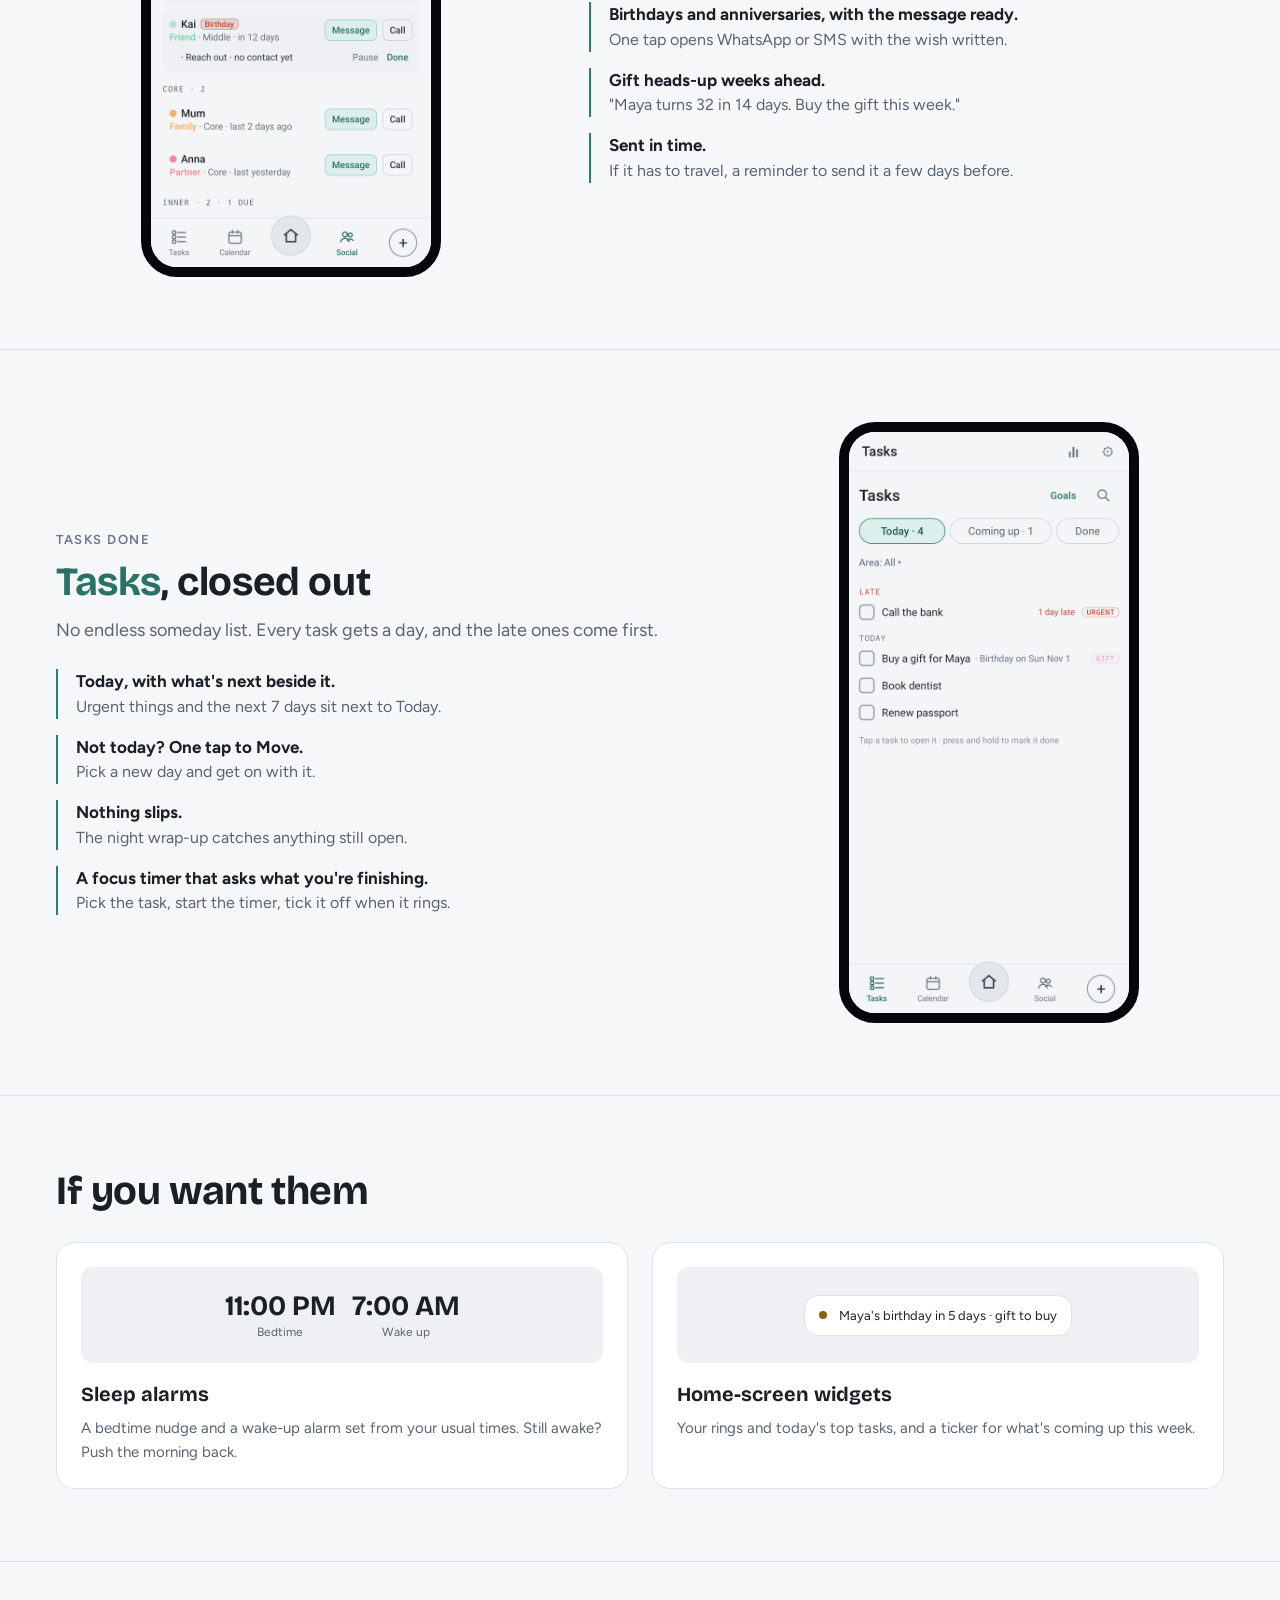
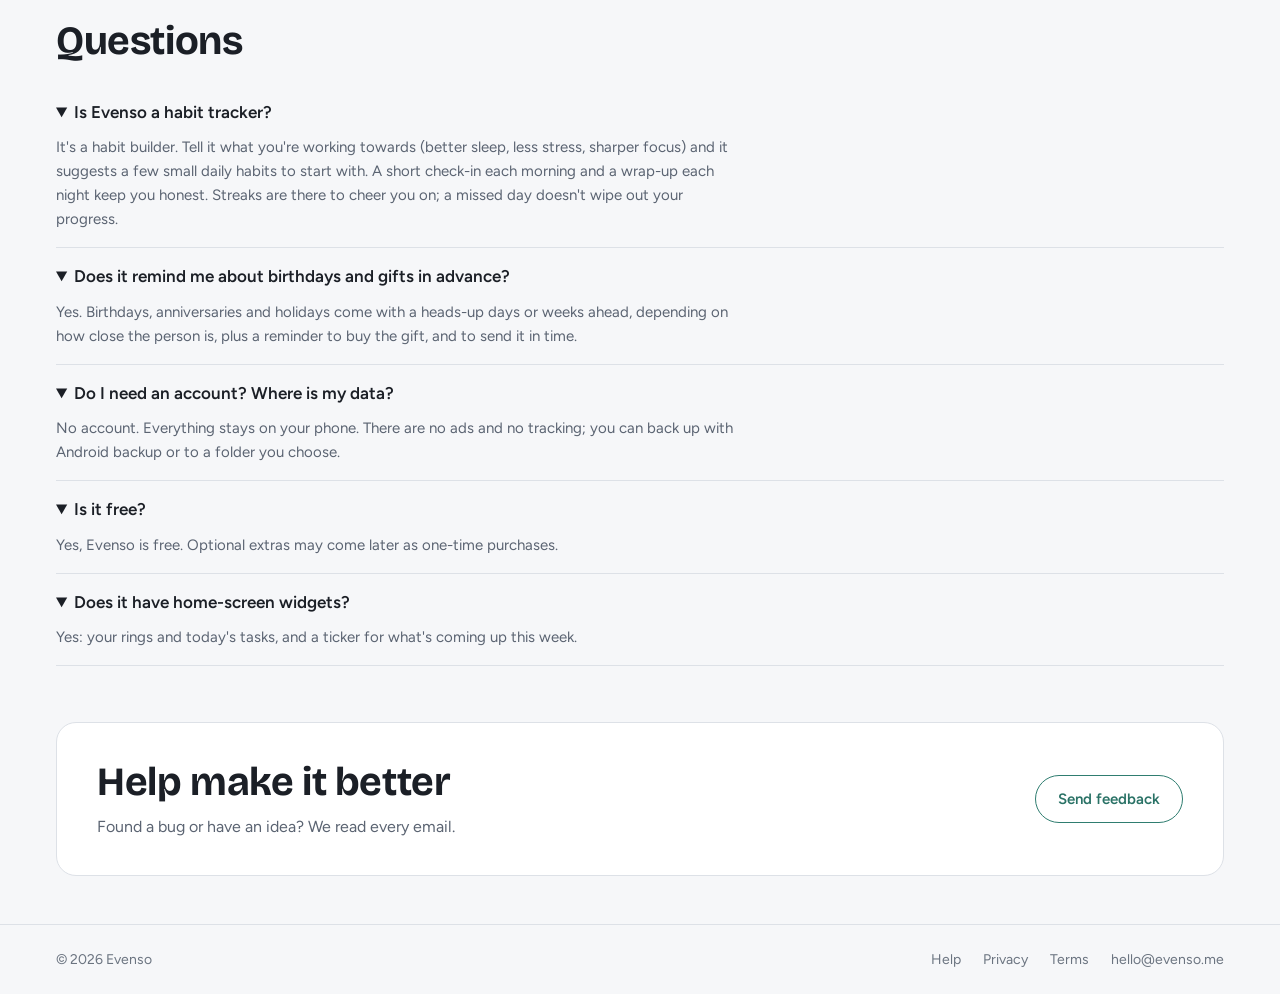
==== commit 5b136322: "Header wordmark: lowercase evenso in Fira Sans 500, brand green Co-Authored-By: Claude Opus 5.5 <nor" ====
--- a/index.html
+++ b/index.html
@@ -17,7 +17,7 @@
 <link rel="apple-touch-icon" href="/img/icon-512.png">
 <link rel="preconnect" href="https://fonts.googleapis.com">
 <link rel="preconnect" href="https://fonts.gstatic.com" crossorigin>
-<link rel="stylesheet" href="https://fonts.googleapis.com/css2?family=Bricolage+Grotesque:wght@600;700&family=Figtree:wght@400;500;600;700&display=swap">
+<link rel="stylesheet" href="https://fonts.googleapis.com/css2?family=Bricolage+Grotesque:wght@600;700&family=Fira+Sans:wght@500&family=Figtree:wght@400;500;600;700&display=swap">
 <link rel="stylesheet" href="/style.css">
 <script type="application/ld+json">
 {"@context":"https://schema.org","@type":"SoftwareApplication","name":"Evenso","operatingSystem":"Android","applicationCategory":"LifestyleApplication","url":"https://evenso.me/","description":"A calm habit builder with a daily check-in, small daily habits, birthday and gift reminders, keep-in-touch nudges and tasks. Private, no account.","offers":{"@type":"Offer","price":"0","priceCurrency":"USD"}}
@@ -25,7 +25,7 @@
 </head>
 <body>
 <div class="wrap">
-<header class="nav"><a class="brand" href="/"><span class="mark" aria-hidden="true"></span>Evenso</a>
+<header class="nav"><a class="brand" href="/" aria-label="Evenso home"><span class="mark" aria-hidden="true"></span><span class="word">evenso</span></a>
 <nav aria-label="Main"><a href="/help/">Help</a><a href="/privacy/">Privacy</a><a href="/terms/">Terms</a></nav></header>
 <main>
 <section class="hero">
--- a/style.css
+++ b/style.css
@@ -1,5 +1,5 @@
-:root{--bg:#0F1318;--surf:#141920;--surf2:#1A2029;--line:#252C36;--text:#E4E7EB;--muted:#A3ABB7;--faint:#8C95A3;--teal:#7FC0B1;--tealf:#3F8C7F;--tealbg:#16302B;--gold:#E0B062;--goldbg:#2B2617;--coral:#E39A86;--rose:#E7A3BE;--track:#2A313C;--r1:#5FB3A2;--r2:#E0B062;--r3:#B79AE0;color-scheme:dark}
-@media (prefers-color-scheme:light){:root{--bg:#F6F7F9;--surf:#FFFFFF;--surf2:#EEF0F3;--line:#DDE1E7;--text:#1B1F26;--muted:#5B6472;--faint:#6B7480;--teal:#2A7266;--tealf:#2F7D70;--tealbg:#DDEFEB;--gold:#8A5E0E;--goldbg:#F7EDD8;--coral:#B64A33;--rose:#A63D6A;--track:#E3E7EC;--r1:#2F7D70;--r2:#B8893F;--r3:#7A55B0;color-scheme:light}}
+:root{--brand:#74D68A;--bg:#0F1318;--surf:#141920;--surf2:#1A2029;--line:#252C36;--text:#E4E7EB;--muted:#A3ABB7;--faint:#8C95A3;--teal:#7FC0B1;--tealf:#3F8C7F;--tealbg:#16302B;--gold:#E0B062;--goldbg:#2B2617;--coral:#E39A86;--rose:#E7A3BE;--track:#2A313C;--r1:#5FB3A2;--r2:#E0B062;--r3:#B79AE0;color-scheme:dark}
+@media (prefers-color-scheme:light){:root{--brand:#2E8A4A;--bg:#F6F7F9;--surf:#FFFFFF;--surf2:#EEF0F3;--line:#DDE1E7;--text:#1B1F26;--muted:#5B6472;--faint:#6B7480;--teal:#2A7266;--tealf:#2F7D70;--tealbg:#DDEFEB;--gold:#8A5E0E;--goldbg:#F7EDD8;--coral:#B64A33;--rose:#A63D6A;--track:#E3E7EC;--r1:#2F7D70;--r2:#B8893F;--r3:#7A55B0;color-scheme:light}}
 *{box-sizing:border-box}
 html{-webkit-text-size-adjust:100%}
 body{margin:0;background:var(--bg);color:var(--text);font:16px/1.5 Figtree,system-ui,-apple-system,"Segoe UI",sans-serif}
@@ -8,7 +8,8 @@
 h1,h2,h3{font-family:"Bricolage Grotesque",Figtree,sans-serif;margin:0;text-wrap:balance}
 .wrap{max-width:1280px;margin:0 auto}
 .nav{display:flex;justify-content:space-between;align-items:center;gap:16px;padding:24px 56px}
-.brand{display:flex;align-items:center;gap:10px;font:700 22px "Bricolage Grotesque",sans-serif}
+.brand{display:flex;align-items:center;gap:10px}
+.word{font:500 25px/1 "Fira Sans",sans-serif;color:var(--brand);letter-spacing:.005em}
 .mark{width:28px;height:28px;background:url(/img/ring.svg) center/contain no-repeat;flex:none}
 .nav nav,.foot nav{display:flex;flex-wrap:wrap;gap:28px;font-size:15px;color:var(--muted)}
 .nav nav a:hover,.foot a:hover{color:var(--text)}
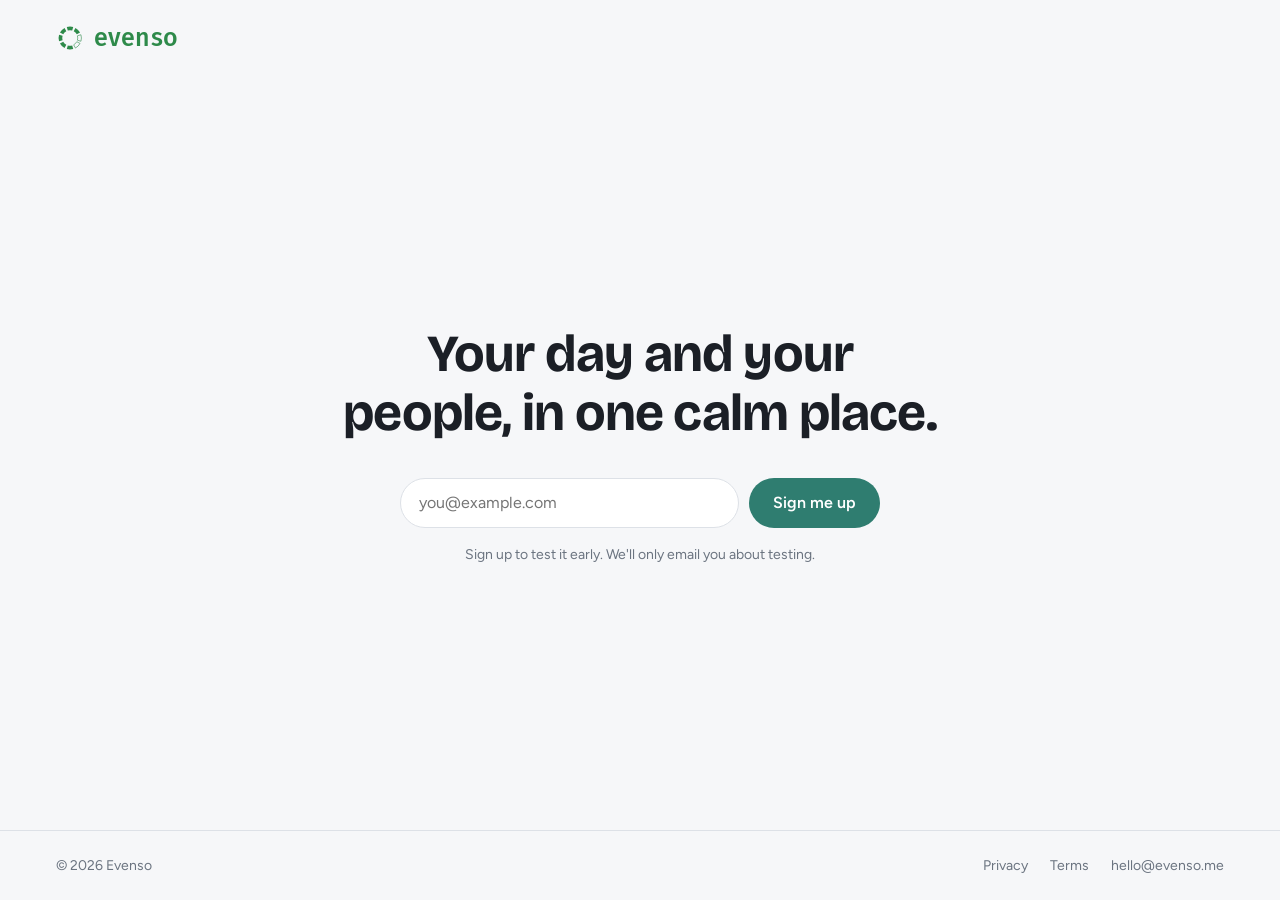
==== commit b4b1c155: "Coming Soon page with tester sign-up (FormSubmit → hello@evenso.me); full site kept on branch site-f" ====
--- a/index.html
+++ b/index.html
@@ -3,14 +3,14 @@
 <head>
 <meta charset="utf-8">
 <meta name="viewport" content="width=device-width,initial-scale=1">
-<title>Evenso · a calm habit builder for Android</title>
-<meta name="description" content="Evenso is a calm habit builder for Android: a daily check-in, small daily habits, birthday and gift reminders so you keep in touch with the people who matter, and tasks to close out. Private, no account, everything stays on your phone.">
+<title>Evenso · coming soon</title>
+<meta name="description" content="Your day and your people, in one calm place. Evenso is coming soon to Android.">
 <link rel="canonical" href="https://evenso.me/">
 <meta name="theme-color" content="#0F1318" media="(prefers-color-scheme: dark)">
 <meta name="theme-color" content="#F6F7F9" media="(prefers-color-scheme: light)">
 <meta property="og:type" content="website">
-<meta property="og:title" content="Evenso · Missed a day? Evenso, keep going.">
-<meta property="og:description" content="A calm Android app for small daily habits, the people who matter, and the tasks you keep putting off. No account, no ads, everything stays on your phone.">
+<meta property="og:title" content="Evenso · coming soon">
+<meta property="og:description" content="Your day and your people, in one calm place.">
 <meta property="og:url" content="https://evenso.me/">
 <meta property="og:image" content="https://evenso.me/img/feature.png">
 <link rel="icon" href="/favicon.svg" type="image/svg+xml">
@@ -19,102 +19,44 @@
 <link rel="preconnect" href="https://fonts.gstatic.com" crossorigin>
 <link rel="stylesheet" href="https://fonts.googleapis.com/css2?family=Bricolage+Grotesque:wght@600;700&family=Fira+Sans:wght@500&family=Figtree:wght@400;500;600;700&display=swap">
 <link rel="stylesheet" href="/style.css">
-<script type="application/ld+json">
-{"@context":"https://schema.org","@type":"SoftwareApplication","name":"Evenso","operatingSystem":"Android","applicationCategory":"LifestyleApplication","url":"https://evenso.me/","description":"A calm habit builder with a daily check-in, small daily habits, birthday and gift reminders, keep-in-touch nudges and tasks. Private, no account.","offers":{"@type":"Offer","price":"0","priceCurrency":"USD"}}
-</script>
+<style>
+.soonpage{min-height:100vh;display:flex;flex-direction:column}
+.soon-main{flex:1;display:flex;align-items:center;justify-content:center;padding:48px 56px 64px}
+.soon-box{max-width:44em;width:100%;text-align:center}
+.soon-box h1{font:700 52px/1.12 "Bricolage Grotesque",Figtree,sans-serif;letter-spacing:-.015em;margin:0 0 36px}
+.soon-box .lede2{font-size:18px;color:var(--muted);margin:0 0 32px}
+.signup{display:flex;gap:10px;max-width:30em;margin:0 auto}
+.signup input[type=email]{flex:1;min-width:0;min-height:50px;padding:0 18px;border-radius:25px;border:1px solid var(--line);background:var(--surf);color:var(--text);font:16px Figtree,system-ui,sans-serif}
+.signup input[type=email]:focus-visible{outline:2px solid var(--teal);outline-offset:2px}
+.signup button{min-height:50px;padding:0 24px;border-radius:25px;border:0;background:var(--tealf);color:#fff;font:600 16px Figtree,system-ui,sans-serif;cursor:pointer}
+.signup button:hover{filter:brightness(1.08)}
+.signup button:focus-visible{outline:2px solid var(--teal);outline-offset:3px}
+.hp{position:absolute;left:-9999px;width:1px;height:1px;overflow:hidden}
+.soon-fine{font-size:14px;color:var(--faint);margin:16px 0 0}
+.sr{position:absolute;width:1px;height:1px;overflow:hidden;clip:rect(0 0 0 0)}
+@media (max-width:640px){.soon-main{padding:24px 20px 48px}.soon-box h1{font-size:36px}.signup{flex-direction:column}.signup button{width:100%}}
+</style>
 </head>
 <body>
-<div class="wrap">
-<header class="nav"><a class="brand" href="/" aria-label="Evenso home"><span class="mark" aria-hidden="true"></span><span class="word">evenso</span></a>
-<nav aria-label="Main"><a href="/help/">Help</a><a href="/privacy/">Privacy</a><a href="/terms/">Terms</a></nav></header>
-<main>
-<section class="hero">
-<div>
-<h1>Missed a day? <span class="nb">Evenso, keep going.</span></h1>
-<p class="lede">A calm Android app for your daily <mark class="k">habits</mark>, the <mark class="k">people</mark> who matter, and the <mark class="k">tasks</mark> you keep putting off.</p>
-<div class="ctas"><span class="btn soon">Coming soon to Google Play</span></div>
-<p class="fine">Free · No account · No ads · Everything stays on your phone</p>
+<div class="wrap soonpage">
+<header class="nav"><a class="brand" href="/" aria-label="Evenso home"><span class="mark" aria-hidden="true"></span><span class="word">evenso</span></a></header>
+<main class="soon-main">
+<div class="soon-box">
+<h1>Your day and your people, in one calm place.</h1>
+<form class="signup" action="https://formsubmit.co/hello@evenso.me" method="POST">
+<label class="sr" for="email">Your email</label>
+<input id="email" type="email" name="email" required autocomplete="email" placeholder="you@example.com">
+<input type="hidden" name="_subject" value="New Evenso tester sign-up">
+<input type="hidden" name="_template" value="table">
+<input type="hidden" name="_captcha" value="false">
+<input type="hidden" name="_next" value="https://evenso.me/thanks/">
+<input class="hp" type="text" name="_honey" tabindex="-1" autocomplete="off" aria-hidden="true">
+<button type="submit">Sign me up</button>
+</form>
+<p class="soon-fine">Sign up to test it early. We'll only email you about testing.</p>
 </div>
-<div class="shotbox"><picture>
-<source srcset="/img/home-light.png" media="(prefers-color-scheme: light)">
-<img class="shot" src="/img/home-dark.png" width="600" height="1246" alt="Evenso home screen: the day clock, how you feel, what is coming up and your habit rings">
-</picture></div>
-</section>
-
-<section class="sec">
-<div class="stext">
-<p class="kicker">Habits</p>
-<h2><span class="w">Habits</span> that start small</h2>
-<p class="sub2">Pick a ready-made plan, or build your own. You start with three rings and two habits each, and add more once they feel easy.</p>
-<div class="how"><span>Morning check-in: sleep, energy, stress, mood</span><span>Night wrap-up: one tap per habit</span><span>Streaks cheer, no guilt</span></div>
+</main>
+<footer class="foot"><span>© 2026 Evenso</span><nav aria-label="Footer"><a href="/privacy/">Privacy</a><a href="/terms/">Terms</a><a href="mailto:hello@evenso.me">hello@evenso.me</a></nav></footer>
 </div>
-<div class="plans"><div class="plan"><b>Healthier life</b><p>Walk, weights · water, no packaged food · meditate, read</p></div><div class="plan"><b>Destress life</b><p>Walk, yoga · no sugar, no caffeine · talk to a friend, water the plant</p></div><div class="plan"><b>Better skin</b><p>Fewer long sits, yoga · water, no sugar · ice wash, night routine</p></div><div class="plan"><b>Better sleep</b><p>Morning sun, walk · no caffeine after 2, early dinner · no screens in bed, read</p></div><div class="plan"><b>Sharper focus</b><p>Walk, water · meditate, no phone first hour · read, learn 15 min</p></div><div class="plan own"><b>Build your own</b><p>Pick up to 3 areas and 2 small habits in each.</p></div></div>
-</section>
-
-<section class="sec flip">
-<div class="stext">
-<p class="kicker">Stay in touch</p>
-<h2><span class="w">People</span> who matter, in circles</h2>
-<p class="sub2">Put each person in a circle: Core, Inner, Middle or Outer. Closer circles get earlier heads-ups and more nudges.</p>
-<ul class="plist">
-<li><b>A nudge when it's been a while.</b> "You haven't spoken to Kai in 3 weeks."</li>
-<li><b>Birthdays and anniversaries, with the message ready.</b> One tap opens WhatsApp or SMS with the wish written.</li>
-<li><b>Gift heads-up weeks ahead.</b> "Maya turns 32 in 14 days. Buy the gift this week."</li>
-<li><b>Sent in time.</b> If it has to travel, a reminder to send it a few days before.</li>
-</ul></div>
-<div class="shotbox"><picture>
-<source srcset="/img/people-light.png" media="(prefers-color-scheme: light)">
-<img class="shot" src="/img/people-dark.png" width="600" height="1246" loading="lazy" alt="Evenso Keep in touch screen: circles and who to reach out to">
-</picture></div>
-</section>
-
-<section class="sec">
-<div class="stext">
-<p class="kicker">Tasks done</p>
-<h2><span class="w">Tasks</span>, closed out</h2>
-<p class="sub2">No endless someday list. Every task gets a day, and the late ones come first.</p>
-<ul class="plist">
-<li><b>Today, with what's next beside it.</b> Urgent things and the next 7 days sit next to Today.</li>
-<li><b>Not today? One tap to Move.</b> Pick a new day and get on with it.</li>
-<li><b>Nothing slips.</b> The night wrap-up catches anything still open.</li>
-<li><b>A focus timer that asks what you're finishing.</b> Pick the task, start the timer, tick it off when it rings.</li>
-</ul></div>
-<div class="shotbox"><picture>
-<source srcset="/img/tasks-light.png" media="(prefers-color-scheme: light)">
-<img class="shot" src="/img/tasks-dark.png" width="600" height="1246" loading="lazy" alt="Evenso Tasks screen: late first, then today">
-</picture></div>
-</section>
-
-<section class="extras">
-<h2>If you want them</h2>
-<div class="xgrid" id="feats">
-<article class="x"><div class="xv" aria-hidden="true"><div class="alarm"><b>11:00 PM</b><span>Bedtime</span></div><div class="alarm"><b>7:00 AM</b><span>Wake up</span></div></div>
-<h3>Sleep alarms</h3><p>A bedtime nudge and a wake-up alarm set from your usual times. Still awake? Push the morning back.</p></article>
-<article class="x"><div class="xv" aria-hidden="true"><div class="wdg"><i></i>Maya's birthday in 5 days · gift to buy</div></div>
-<h3>Home-screen widgets</h3><p>Your rings and today's top tasks, and a ticker for what's coming up this week.</p></article>
-</div>
-<div class="dots" aria-hidden="true"><i class="on"></i><i></i></div>
-</section>
-
-<section class="faq"><h2>Questions</h2>
-<details class="q" open><summary>Is Evenso a habit tracker?</summary><p>It's a habit builder. Tell it what you're working towards (better sleep, less stress, sharper focus) and it suggests a few small daily habits to start with. A short check-in each morning and a wrap-up each night keep you honest. Streaks are there to cheer you on; a missed day doesn't wipe out your progress.</p></details>
-<details class="q" open><summary>Does it remind me about birthdays and gifts in advance?</summary><p>Yes. Birthdays, anniversaries and holidays come with a heads-up days or weeks ahead, depending on how close the person is, plus a reminder to buy the gift, and to send it in time.</p></details>
-<details class="q" open><summary>Do I need an account? Where is my data?</summary><p>No account. Everything stays on your phone. There are no ads and no tracking; you can back up with Android backup or to a folder you choose.</p></details>
-<details class="q" open><summary>Is it free?</summary><p>Yes, Evenso is free. Optional extras may come later as one-time purchases.</p></details>
-<details class="q" open><summary>Does it have home-screen widgets?</summary><p>Yes: your rings and today's tasks, and a ticker for what's coming up this week.</p></details>
-</section>
-
-<section class="sup">
-<div><h2>Help make it better</h2><p>Found a bug or have an idea? We read every email.</p></div>
-<div><a class="btn ghost" href="mailto:hello@evenso.me?subject=Evenso%20feedback">Send feedback</a></div>
-</section>
-</main>
-<footer class="foot"><span>© 2026 Evenso</span><nav aria-label="Footer"><a href="/help/">Help</a><a href="/privacy/">Privacy</a><a href="/terms/">Terms</a><a href="mailto:hello@evenso.me">hello@evenso.me</a></nav></footer>
-</div>
-<script>
-(function(){var f=document.getElementById('feats'),d=document.querySelectorAll('.dots i');if(!f||!d.length)return;
-f.addEventListener('scroll',function(){var w=f.firstElementChild.getBoundingClientRect().width+16,i=Math.round(f.scrollLeft/w);
-for(var k=0;k<d.length;k++)d[k].className=k===i?'on':'';},{passive:true});})();
-</script>
 </body>
 </html>
